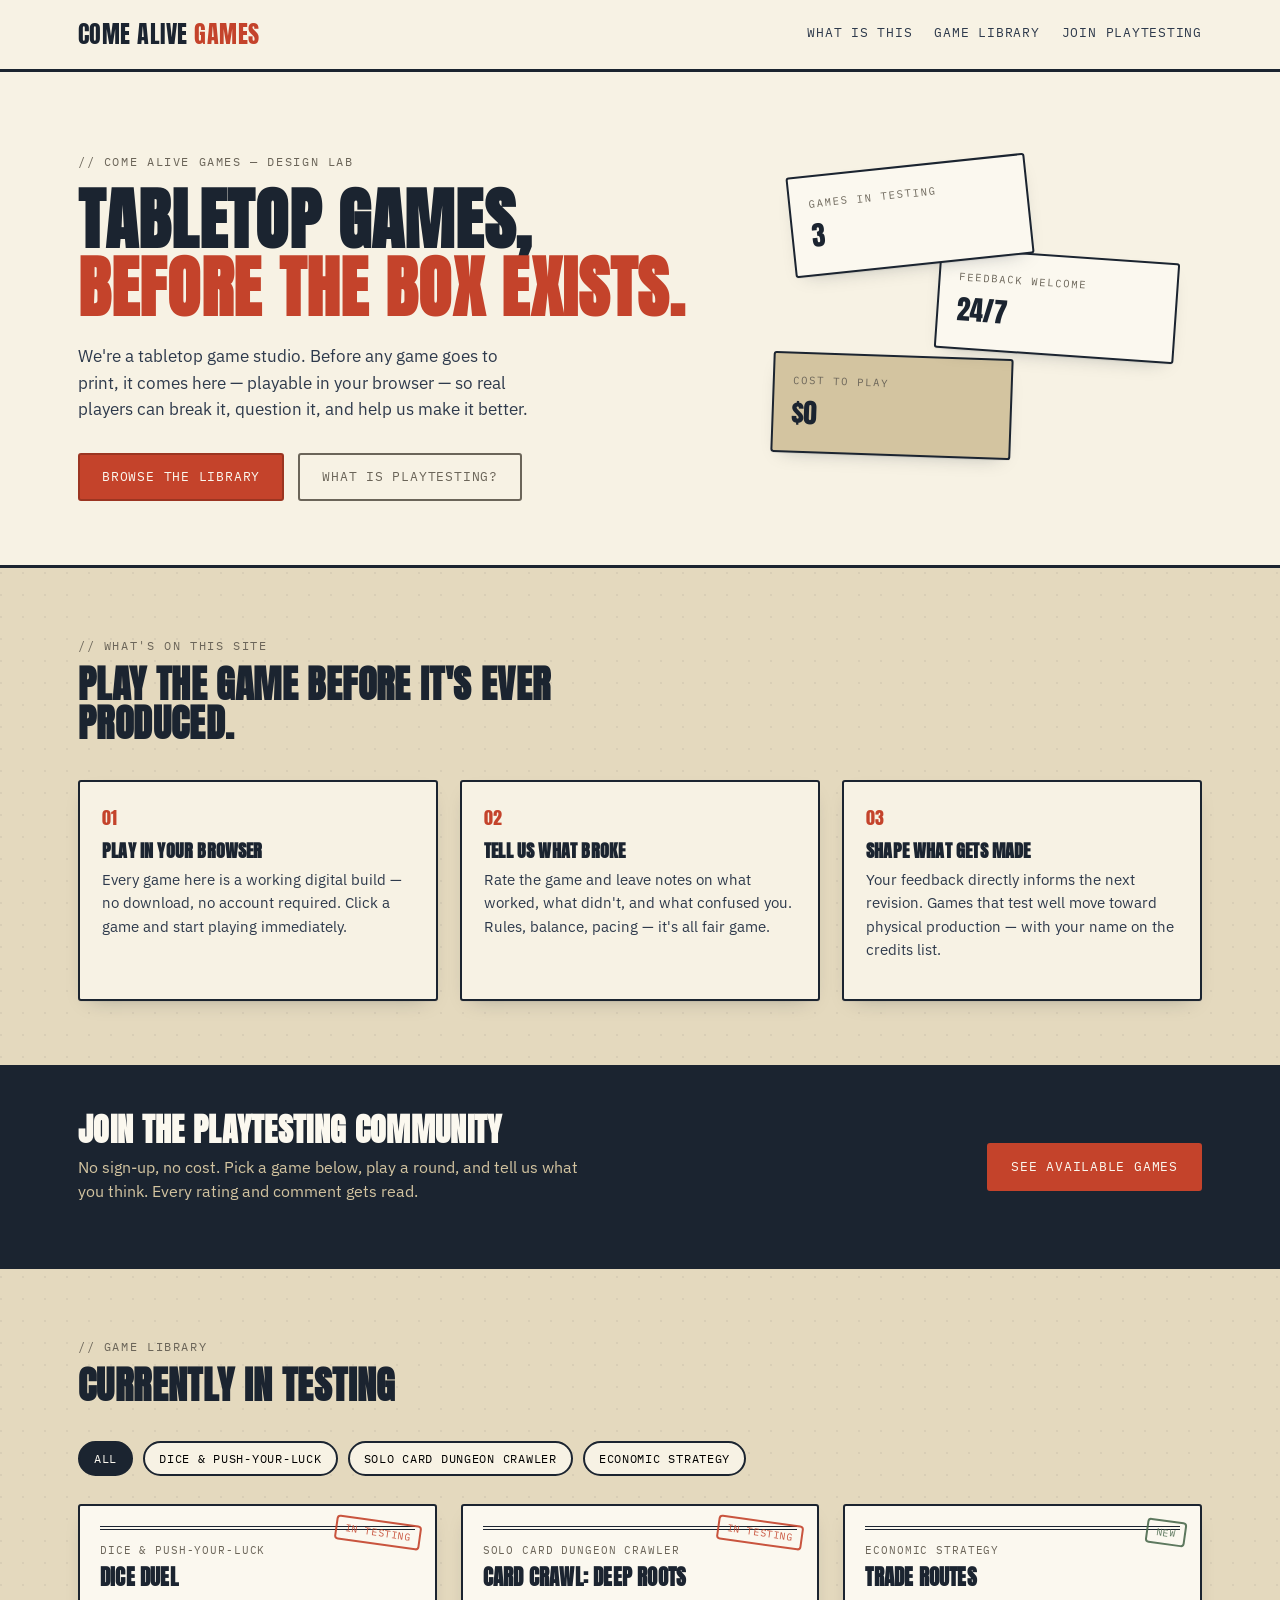
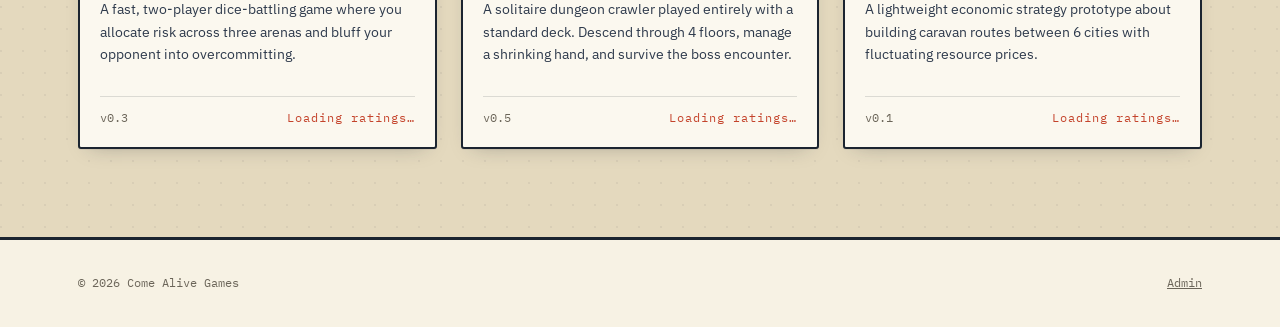
==== index.html @ 92a31e5f "Initial Website Code for Testing Claude's foundational code given for the purpose of testing the web" ====
<!doctype html>
<html lang="en">
<head>
<meta charset="utf-8">
<title>Come Alive Games — Playtest Library</title>
<meta name="description" content="Playtest unreleased tabletop games from Come Alive Games. Play in your browser, rate, and help shape what gets made.">
<meta name="viewport" content="width=device-width, initial-scale=1">
<link rel="preconnect" href="https://fonts.googleapis.com">
<link href="https://fonts.googleapis.com/css2?family=Anton&family=IBM+Plex+Mono:wght@400;700&family=IBM+Plex+Sans:wght@400;500;600&display=swap" rel="stylesheet">
<link rel="stylesheet" href="assets/css/style.css">
</head>
<body>

<header class="site-header">
  <div class="wrap">
    <a class="brand" href="index.html">
      <span class="brand-mark">COME ALIVE <span class="accent">GAMES</span></span>
    </a>
    <nav class="site-nav">
      <a href="#offer">What is this</a>
      <a href="#library">Game library</a>
      <a href="#join">Join playtesting</a>
    </nav>
  </div>
</header>

<section class="hero">
  <div class="wrap hero-grid">
    <div>
      <span class="eyebrow">// Come Alive Games — Design Lab</span>
      <h1>Tabletop games,<span class="line2">before the box exists.</span></h1>
      <p class="lede">We're a tabletop game studio. Before any game goes to print, it comes here — playable in your browser — so real players can break it, question it, and help us make it better.</p>
      <div class="hero-cta">
        <a href="#library" class="btn btn-primary">Browse the library</a>
        <a href="#offer" class="btn btn-ghost">What is playtesting?</a>
      </div>
    </div>
    <div class="card-stack" aria-hidden="true">
      <div class="stat-card c1"><div class="k">Games in testing</div><div class="v" id="statGames">3</div></div>
      <div class="stat-card c2"><div class="k">Feedback welcome</div><div class="v">24/7</div></div>
      <div class="stat-card c3"><div class="k">Cost to play</div><div class="v">$0</div></div>
    </div>
  </div>
</section>

<section class="section" id="offer">
  <div class="wrap">
    <div class="section-head">
      <span class="eyebrow">// What's on this site</span>
      <h2>Play the game before it's ever produced.</h2>
    </div>
    <div class="offer-grid">
      <div class="offer-card">
        <div class="num">01</div>
        <h3>Play in your browser</h3>
        <p>Every game here is a working digital build — no download, no account required. Click a game and start playing immediately.</p>
      </div>
      <div class="offer-card">
        <div class="num">02</div>
        <h3>Tell us what broke</h3>
        <p>Rate the game and leave notes on what worked, what didn't, and what confused you. Rules, balance, pacing — it's all fair game.</p>
      </div>
      <div class="offer-card">
        <div class="num">03</div>
        <h3>Shape what gets made</h3>
        <p>Your feedback directly informs the next revision. Games that test well move toward physical production — with your name on the credits list.</p>
      </div>
    </div>
  </div>
</section>

<div class="cta-band" id="join">
  <div class="wrap">
    <div>
      <h2>Join the playtesting community</h2>
      <p>No sign-up, no cost. Pick a game below, play a round, and tell us what you think. Every rating and comment gets read.</p>
    </div>
    <a href="#library" class="btn btn-primary">See available games</a>
  </div>
</div>

<section class="section" id="library">
  <div class="wrap">
    <div class="section-head">
      <span class="eyebrow">// Game Library</span>
      <h2>Currently in testing</h2>
    </div>
    <div class="library-controls" id="categoryFilters" role="group" aria-label="Filter by category"></div>
    <div class="game-grid" id="gameGrid">
      <p class="empty-state">Loading games…</p>
    </div>
  </div>
</section>

<footer class="site-footer">
  <div class="wrap">
    <span>© <span id="year"></span> Come Alive Games</span>
    <span><a href="admin.html">Admin</a></span>
  </div>
</footer>

<script src="assets/js/main.js"></script>
<script>document.getElementById("year").textContent = new Date().getFullYear();</script>
</body>
</html>
---- assets/css/style.css ----
/* =========================================================
   COME ALIVE GAMES — design tokens
   Direction: designer's workshop / physical playtest kit —
   kraft paper, index cards, scoring sheets, rubber stamps.
   ========================================================= */

:root {
  /* color */
  --ink: #1B2430;
  --ink-soft: #2E3A4C;
  --kraft: #E4D9BE;
  --kraft-dark: #D3C4A0;
  --paper: #F7F2E4;
  --chalk: #FBF8EF;
  --red: #C4432B;
  --red-dark: #9B3521;
  --green: #4C6B4F;
  --pencil: #6B6559;
  --line: rgba(27, 36, 48, 0.14);

  /* type */
  --display: "Anton", "Archivo Narrow", sans-serif;
  --body: "IBM Plex Sans", system-ui, sans-serif;
  --mono: "IBM Plex Mono", "SFMono-Regular", monospace;

  /* layout */
  --max: 1180px;
  --radius: 3px;
  --shadow-card: 0 1px 0 rgba(27,36,48,0.05), 0 8px 20px -12px rgba(27,36,48,0.35);
}

@media (prefers-reduced-motion: reduce) {
  * { animation-duration: 0.001ms !important; animation-iteration-count: 1 !important; transition-duration: 0.001ms !important; }
}

* { box-sizing: border-box; }
html { scroll-behavior: smooth; }

body {
  margin: 0;
  background: var(--kraft);
  background-image:
    radial-gradient(circle at 1px 1px, rgba(27,36,48,0.06) 1px, transparent 0);
  background-size: 22px 22px;
  color: var(--ink);
  font-family: var(--body);
  line-height: 1.55;
  -webkit-font-smoothing: antialiased;
}

a { color: inherit; }
img { max-width: 100%; display: block; }

.wrap { max-width: var(--max); margin: 0 auto; padding: 0 28px; }

/* focus visibility */
a:focus-visible, button:focus-visible, input:focus-visible, textarea:focus-visible, select:focus-visible {
  outline: 3px solid var(--red);
  outline-offset: 2px;
}

/* ---------- eyebrow / labels ---------- */
.eyebrow {
  font-family: var(--mono);
  text-transform: uppercase;
  letter-spacing: 0.14em;
  font-size: 0.72rem;
  color: var(--pencil);
}

h1, h2, h3 {
  font-family: var(--display);
  text-transform: uppercase;
  letter-spacing: 0.01em;
  line-height: 1.02;
  margin: 0;
  color: var(--ink);
}

/* ---------- header / nav ---------- */
.site-header {
  border-bottom: 3px solid var(--ink);
  background: var(--paper);
  position: sticky;
  top: 0;
  z-index: 40;
}
.site-header .wrap {
  display: flex;
  align-items: center;
  justify-content: space-between;
  padding-top: 16px;
  padding-bottom: 16px;
}
.brand {
  display: flex;
  align-items: baseline;
  gap: 10px;
  text-decoration: none;
}
.brand-mark {
  font-family: var(--display);
  font-size: 1.5rem;
  letter-spacing: 0.02em;
}
.brand-mark .accent { color: var(--red); }
.brand-tag {
  font-family: var(--mono);
  font-size: 0.68rem;
  color: var(--pencil);
  letter-spacing: 0.08em;
  text-transform: uppercase;
}
.site-nav { display: flex; gap: 22px; align-items: center; }
.site-nav a {
  font-family: var(--mono);
  font-size: 0.8rem;
  text-transform: uppercase;
  letter-spacing: 0.06em;
  text-decoration: none;
  color: var(--ink-soft);
  border-bottom: 2px solid transparent;
  padding-bottom: 2px;
}
.site-nav a:hover { border-color: var(--red); color: var(--ink); }

/* ---------- buttons ---------- */
.btn {
  display: inline-flex;
  align-items: center;
  gap: 8px;
  font-family: var(--mono);
  text-transform: uppercase;
  letter-spacing: 0.06em;
  font-size: 0.82rem;
  padding: 12px 22px;
  border: 2px solid var(--ink);
  border-radius: var(--radius);
  text-decoration: none;
  cursor: pointer;
  background: transparent;
  color: var(--ink);
  transition: transform 0.12s ease, box-shadow 0.12s ease;
}
.btn:hover { transform: translate(-1px, -1px); box-shadow: 3px 3px 0 var(--ink); }
.btn-primary { background: var(--red); border-color: var(--red-dark); color: var(--chalk); }
.btn-primary:hover { box-shadow: 3px 3px 0 var(--red-dark); }
.btn-ghost { border-color: var(--pencil); color: var(--pencil); }
.btn-small { padding: 7px 12px; font-size: 0.72rem; }

/* ---------- hero ---------- */
.hero {
  padding: 76px 0 64px;
  border-bottom: 3px solid var(--ink);
  background: var(--paper);
  position: relative;
  overflow: hidden;
}
.hero .wrap { position: relative; z-index: 2; }
.hero-grid {
  display: grid;
  grid-template-columns: 1.15fr 0.85fr;
  gap: 48px;
  align-items: center;
}
.hero h1 {
  font-size: clamp(2.6rem, 5.2vw, 4.4rem);
  margin: 14px 0 20px;
}
.hero h1 .line2 { color: var(--red); display: block; }
.hero p.lede {
  font-size: 1.08rem;
  max-width: 46ch;
  color: var(--ink-soft);
}
.hero-cta { margin-top: 30px; display: flex; gap: 14px; flex-wrap: wrap; }

/* signature: stacked "index card" illustration in hero */
.card-stack { position: relative; height: 320px; }
.stat-card {
  position: absolute;
  width: 240px;
  background: var(--chalk);
  border: 2px solid var(--ink);
  border-radius: var(--radius);
  padding: 18px 18px 16px;
  box-shadow: var(--shadow-card);
  font-family: var(--mono);
}
.stat-card .k { font-size: 0.66rem; text-transform: uppercase; letter-spacing: 0.1em; color: var(--pencil); }
.stat-card .v { font-family: var(--display); font-size: 1.7rem; margin-top: 4px; }
.stat-card.c1 { top: 0; left: 10%; transform: rotate(-6deg); z-index: 3; }
.stat-card.c2 { top: 90px; left: 42%; transform: rotate(4deg); z-index: 2; }
.stat-card.c3 { top: 190px; left: 6%; transform: rotate(2deg); z-index: 1; background: var(--kraft-dark); }

/* ---------- about / offer section ---------- */
.section { padding: 64px 0; }
.section-head { max-width: 62ch; margin-bottom: 36px; }
.section-head h2 { font-size: clamp(1.7rem, 3vw, 2.4rem); margin-top: 8px; }

.offer-grid {
  display: grid;
  grid-template-columns: repeat(3, 1fr);
  gap: 22px;
}
.offer-card {
  background: var(--paper);
  border: 2px solid var(--ink);
  border-radius: var(--radius);
  padding: 22px;
  box-shadow: var(--shadow-card);
}
.offer-card .num {
  font-family: var(--display);
  color: var(--red);
  font-size: 1.1rem;
}
.offer-card h3 { font-size: 1.15rem; margin-top: 10px; }
.offer-card p { color: var(--ink-soft); font-size: 0.95rem; margin-top: 8px; }

/* ---------- CTA banner ---------- */
.cta-band {
  background: var(--ink);
  color: var(--chalk);
  padding: 46px 0;
  border-top: 3px solid var(--ink);
  border-bottom: 3px solid var(--ink);
}
.cta-band .wrap { display: flex; align-items: center; justify-content: space-between; gap: 24px; flex-wrap: wrap; }
.cta-band h2 { color: var(--chalk); font-size: clamp(1.5rem, 3vw, 2rem); }
.cta-band p { color: var(--kraft-dark); margin-top: 8px; max-width: 50ch; }
.cta-band .btn-primary { border-color: var(--red); }

/* ---------- library ---------- */
.library-controls {
  display: flex;
  gap: 10px;
  flex-wrap: wrap;
  margin-bottom: 28px;
}
.chip {
  font-family: var(--mono);
  font-size: 0.76rem;
  text-transform: uppercase;
  letter-spacing: 0.06em;
  padding: 8px 14px;
  border: 2px solid var(--ink);
  border-radius: 999px;
  background: var(--paper);
  cursor: pointer;
}
.chip[aria-pressed="true"] { background: var(--ink); color: var(--chalk); }

.game-grid {
  display: grid;
  grid-template-columns: repeat(auto-fill, minmax(280px, 1fr));
  gap: 24px;
}

/* signature: index-card game tile with stamp */
.game-card {
  position: relative;
  background: var(--chalk);
  border: 2px solid var(--ink);
  border-radius: var(--radius);
  padding: 20px;
  text-decoration: none;
  color: var(--ink);
  box-shadow: var(--shadow-card);
  transition: transform 0.14s ease, box-shadow 0.14s ease;
  display: flex;
  flex-direction: column;
  min-height: 230px;
}
.game-card:hover { transform: translateY(-3px); box-shadow: 5px 6px 0 var(--ink); }
.game-card .rule-top {
  border-top: 4px double var(--ink);
  order: -1;
  margin-bottom: 12px;
}
.game-card .category {
  font-family: var(--mono);
  font-size: 0.68rem;
  text-transform: uppercase;
  letter-spacing: 0.08em;
  color: var(--pencil);
}
.game-card h3 { font-size: 1.3rem; margin-top: 8px; }
.game-card .desc { font-size: 0.9rem; color: var(--ink-soft); margin-top: 10px; flex: 1; }
.game-card .meta-row {
  display: flex;
  align-items: center;
  justify-content: space-between;
  margin-top: 16px;
  font-family: var(--mono);
  font-size: 0.75rem;
  color: var(--pencil);
  border-top: 1px solid var(--line);
  padding-top: 12px;
}
.stars { color: var(--red); letter-spacing: 1px; }
.stamp {
  position: absolute;
  top: 14px;
  right: 14px;
  transform: rotate(8deg);
  font-family: var(--mono);
  font-size: 0.62rem;
  text-transform: uppercase;
  letter-spacing: 0.06em;
  border: 2px solid var(--red);
  color: var(--red);
  padding: 3px 8px;
  border-radius: 4px;
  opacity: 0.9;
}
.stamp.closed { color: var(--pencil); border-color: var(--pencil); }
.stamp.new { color: var(--green); border-color: var(--green); }

/* ---------- footer ---------- */
.site-footer {
  border-top: 3px solid var(--ink);
  background: var(--paper);
  padding: 34px 0;
  margin-top: 24px;
}
.site-footer .wrap {
  display: flex;
  justify-content: space-between;
  align-items: center;
  flex-wrap: wrap;
  gap: 12px;
  font-family: var(--mono);
  font-size: 0.75rem;
  color: var(--pencil);
}

/* ---------- game page ---------- */
.game-header { background: var(--paper); border-bottom: 3px solid var(--ink); padding: 40px 0 30px; }
.breadcrumb { font-family: var(--mono); font-size: 0.75rem; color: var(--pencil); text-decoration: none; }
.game-title-row { display: flex; align-items: flex-end; justify-content: space-between; gap: 20px; flex-wrap: wrap; margin-top: 12px; }
.game-title-row h1 { font-size: clamp(2rem, 4vw, 3rem); }
.badge-row { display: flex; gap: 10px; flex-wrap: wrap; margin-top: 10px; }
.badge {
  font-family: var(--mono);
  font-size: 0.7rem;
  text-transform: uppercase;
  letter-spacing: 0.06em;
  border: 2px solid var(--ink);
  padding: 4px 10px;
  border-radius: 999px;
  background: var(--chalk);
}

.game-frame-wrap {
  border: 3px solid var(--ink);
  border-radius: var(--radius);
  background: #fff;
  box-shadow: var(--shadow-card);
  overflow: hidden;
  margin: 30px 0;
}
.game-frame-toolbar {
  background: var(--ink);
  color: var(--chalk);
  font-family: var(--mono);
  font-size: 0.72rem;
  padding: 8px 14px;
  display: flex;
  justify-content: space-between;
  align-items: center;
}
.game-frame-toolbar a { color: var(--kraft-dark); text-decoration: none; }
#gameFrame { width: 100%; height: 720px; border: 0; display: block; background: #fff; }

.two-col { display: grid; grid-template-columns: 1.4fr 1fr; gap: 40px; align-items: start; }
.info-block { margin-bottom: 28px; }
.info-block h2 { font-size: 1.15rem; margin-bottom: 10px; }
.info-block .card {
  background: var(--paper);
  border: 2px solid var(--ink);
  border-radius: var(--radius);
  padding: 18px;
}
.known-issues li { margin-bottom: 6px; }

.rating-summary {
  background: var(--paper);
  border: 2px solid var(--ink);
  border-radius: var(--radius);
  padding: 20px;
  text-align: center;
  margin-bottom: 24px;
}
.rating-summary .big { font-family: var(--display); font-size: 2.6rem; color: var(--red); }
.rating-summary .stars-big { font-size: 1.2rem; color: var(--red); }
.rating-summary .count { font-family: var(--mono); font-size: 0.75rem; color: var(--pencil); margin-top: 4px; }

form.feedback-form { background: var(--chalk); border: 2px solid var(--ink); border-radius: var(--radius); padding: 20px; }
form.feedback-form label { display: block; font-family: var(--mono); font-size: 0.72rem; text-transform: uppercase; letter-spacing: 0.06em; margin-top: 14px; margin-bottom: 6px; color: var(--pencil); }
form.feedback-form input[type="text"],
form.feedback-form textarea {
  width: 100%;
  border: 2px solid var(--ink);
  border-radius: var(--radius);
  padding: 10px 12px;
  font-family: var(--body);
  font-size: 0.92rem;
  background: #fff;
}
form.feedback-form textarea { min-height: 100px; resize: vertical; }
.star-picker { display: flex; gap: 6px; font-size: 1.6rem; }
.star-picker button { background: none; border: none; cursor: pointer; color: var(--kraft-dark); padding: 0; line-height: 1; }
.star-picker button.active { color: var(--red); }
.form-msg { font-family: var(--mono); font-size: 0.78rem; margin-top: 10px; }
.form-msg.ok { color: var(--green); }
.form-msg.err { color: var(--red); }

.comments { margin-top: 18px; display: flex; flex-direction: column; gap: 14px; }
.comment {
  background: var(--chalk);
  border: 2px solid var(--ink);
  border-radius: var(--radius);
  padding: 14px 16px;
}
.comment .top-row { display: flex; justify-content: space-between; align-items: center; }
.comment .name { font-family: var(--mono); font-weight: 700; font-size: 0.85rem; }
.comment .stars { font-size: 0.85rem; }
.comment .date { font-family: var(--mono); font-size: 0.68rem; color: var(--pencil); }
.comment p { margin: 8px 0 0; font-size: 0.92rem; }
.comment .admin-remove { margin-top: 8px; }
.empty-state { font-family: var(--mono); color: var(--pencil); font-size: 0.85rem; }

/* ---------- admin ---------- */
.admin-gate { max-width: 420px; margin: 90px auto; text-align: center; }
.admin-table { width: 100%; border-collapse: collapse; margin-top: 20px; }
.admin-table th, .admin-table td { border: 1px solid var(--line); padding: 10px; text-align: left; font-size: 0.85rem; vertical-align: top; }
.admin-table th { font-family: var(--mono); text-transform: uppercase; font-size: 0.7rem; background: var(--paper); }

/* ---------- responsive ---------- */
@media (max-width: 900px) {
  .hero-grid { grid-template-columns: 1fr; }
  .card-stack { height: 220px; margin-top: 20px; }
  .offer-grid { grid-template-columns: 1fr; }
  .two-col { grid-template-columns: 1fr; }
  #gameFrame { height: 520px; }
  .site-nav { display: none; }
}
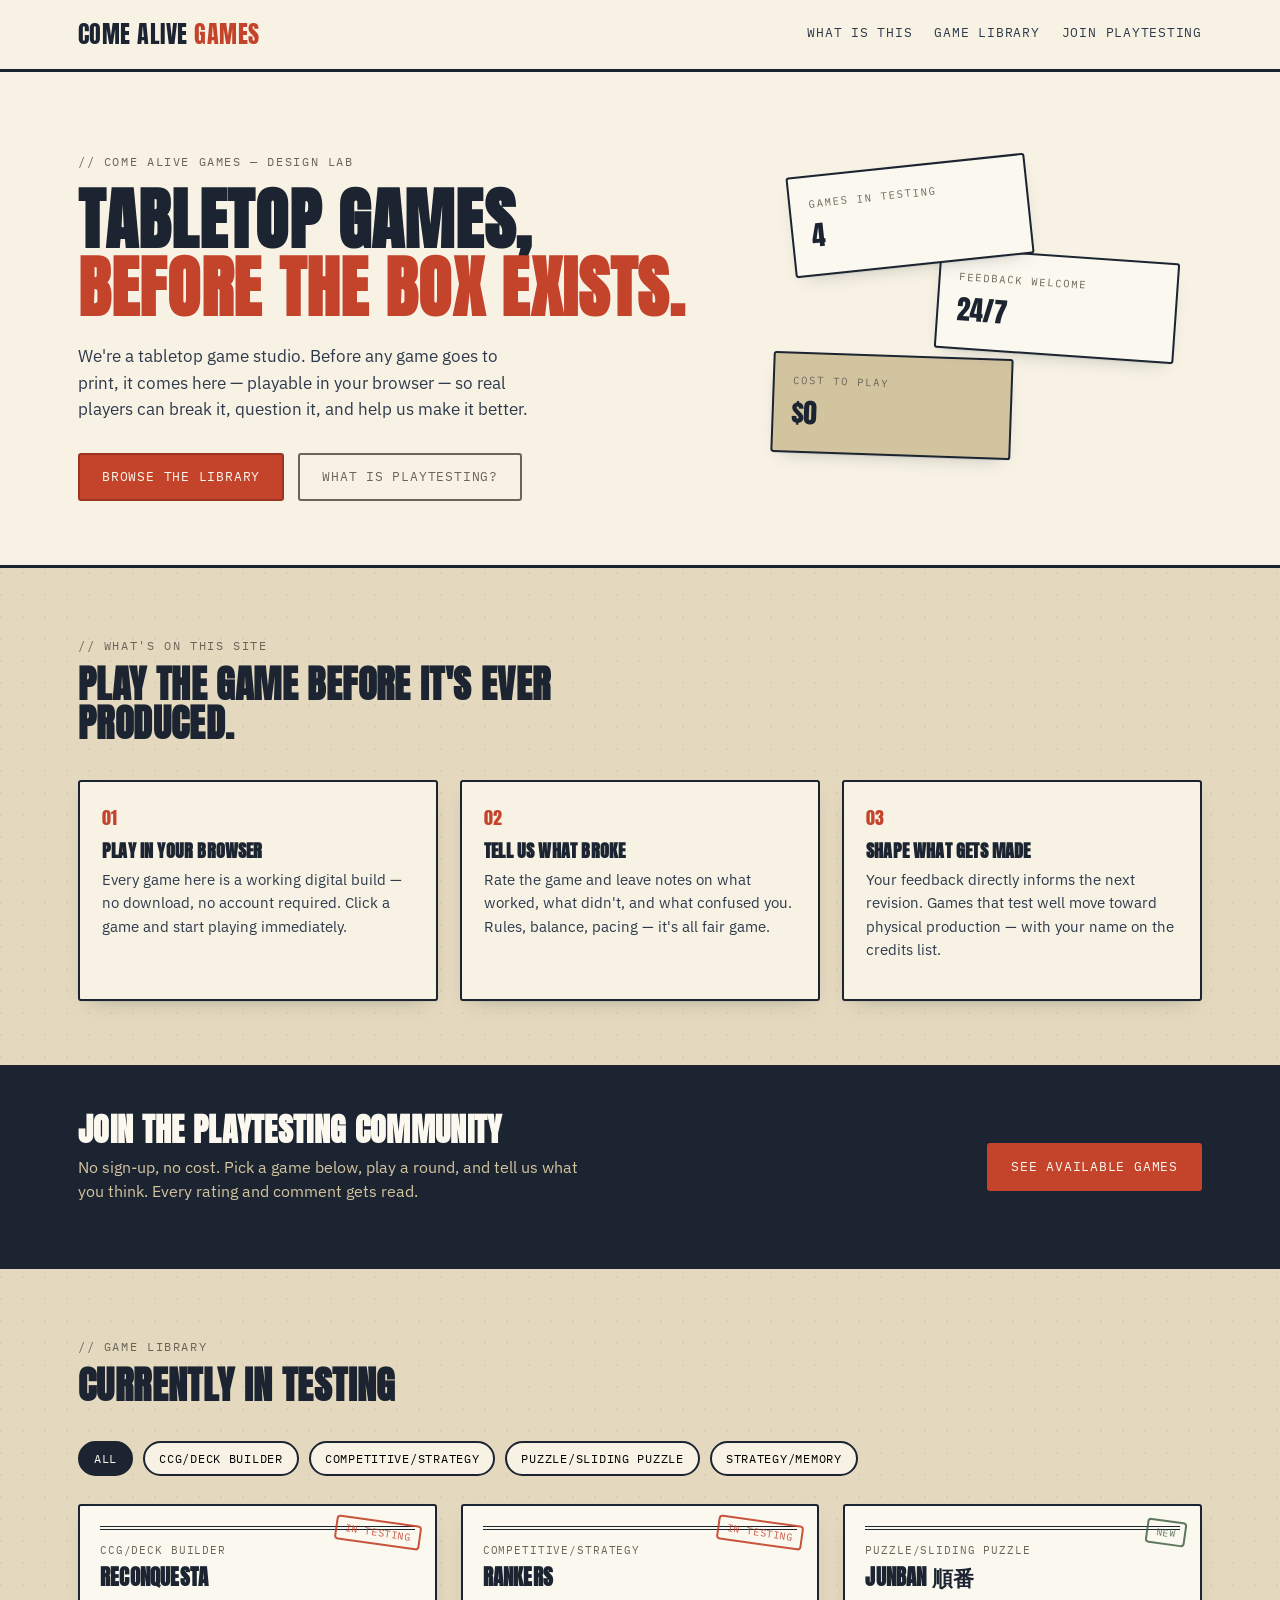
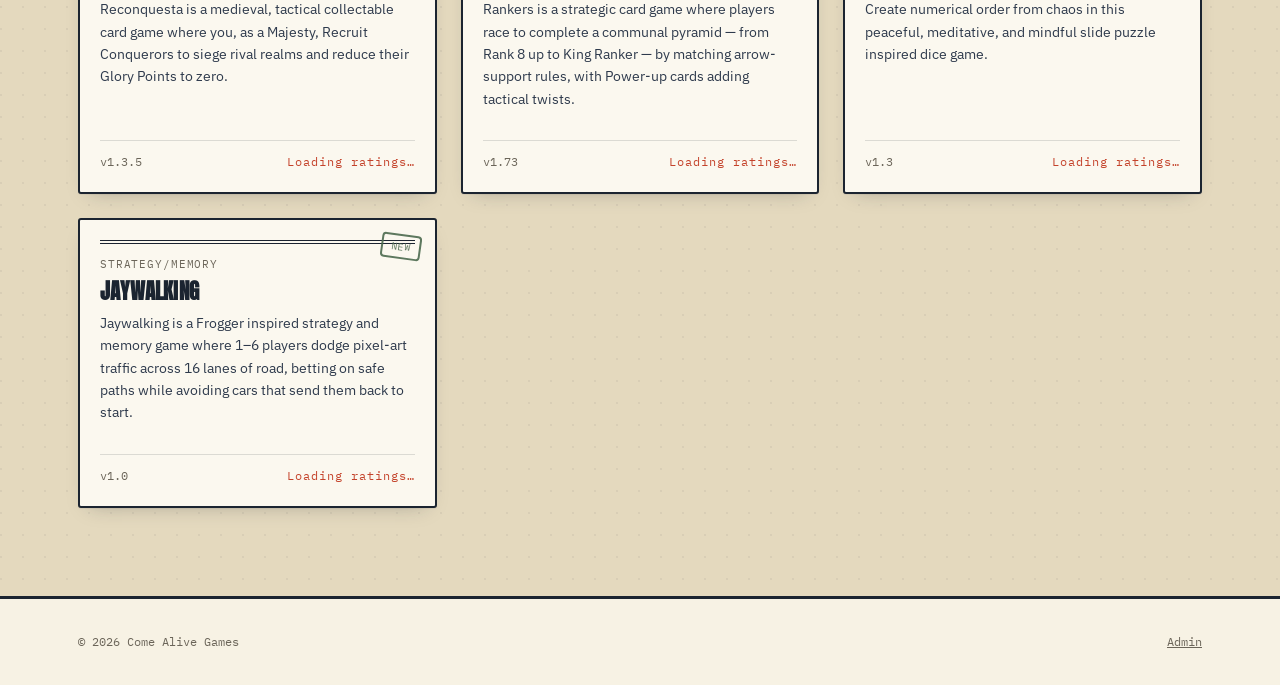
==== commit 6ff5a4a2: "Update index.html Adding Google Analytic Tracking" ====
--- a/index.html
+++ b/index.html
@@ -2,6 +2,15 @@
 <html lang="en">
 <head>
 <meta charset="utf-8">
+<!-- Google tag (gtag.js) -->
+<script async src="https://www.googletagmanager.com/gtag/js?id=G-L9KY6QZP72"></script>
+<script>
+  window.dataLayer = window.dataLayer || [];
+  function gtag(){dataLayer.push(arguments);}
+  gtag('js', new Date());
+
+  gtag('config', 'G-L9KY6QZP72');
+</script>
 <title>Come Alive Games — Playtest Library</title>
 <meta name="description" content="Playtest unreleased tabletop games from Come Alive Games. Play in your browser, rate, and help shape what gets made.">
 <meta name="viewport" content="width=device-width, initial-scale=1">
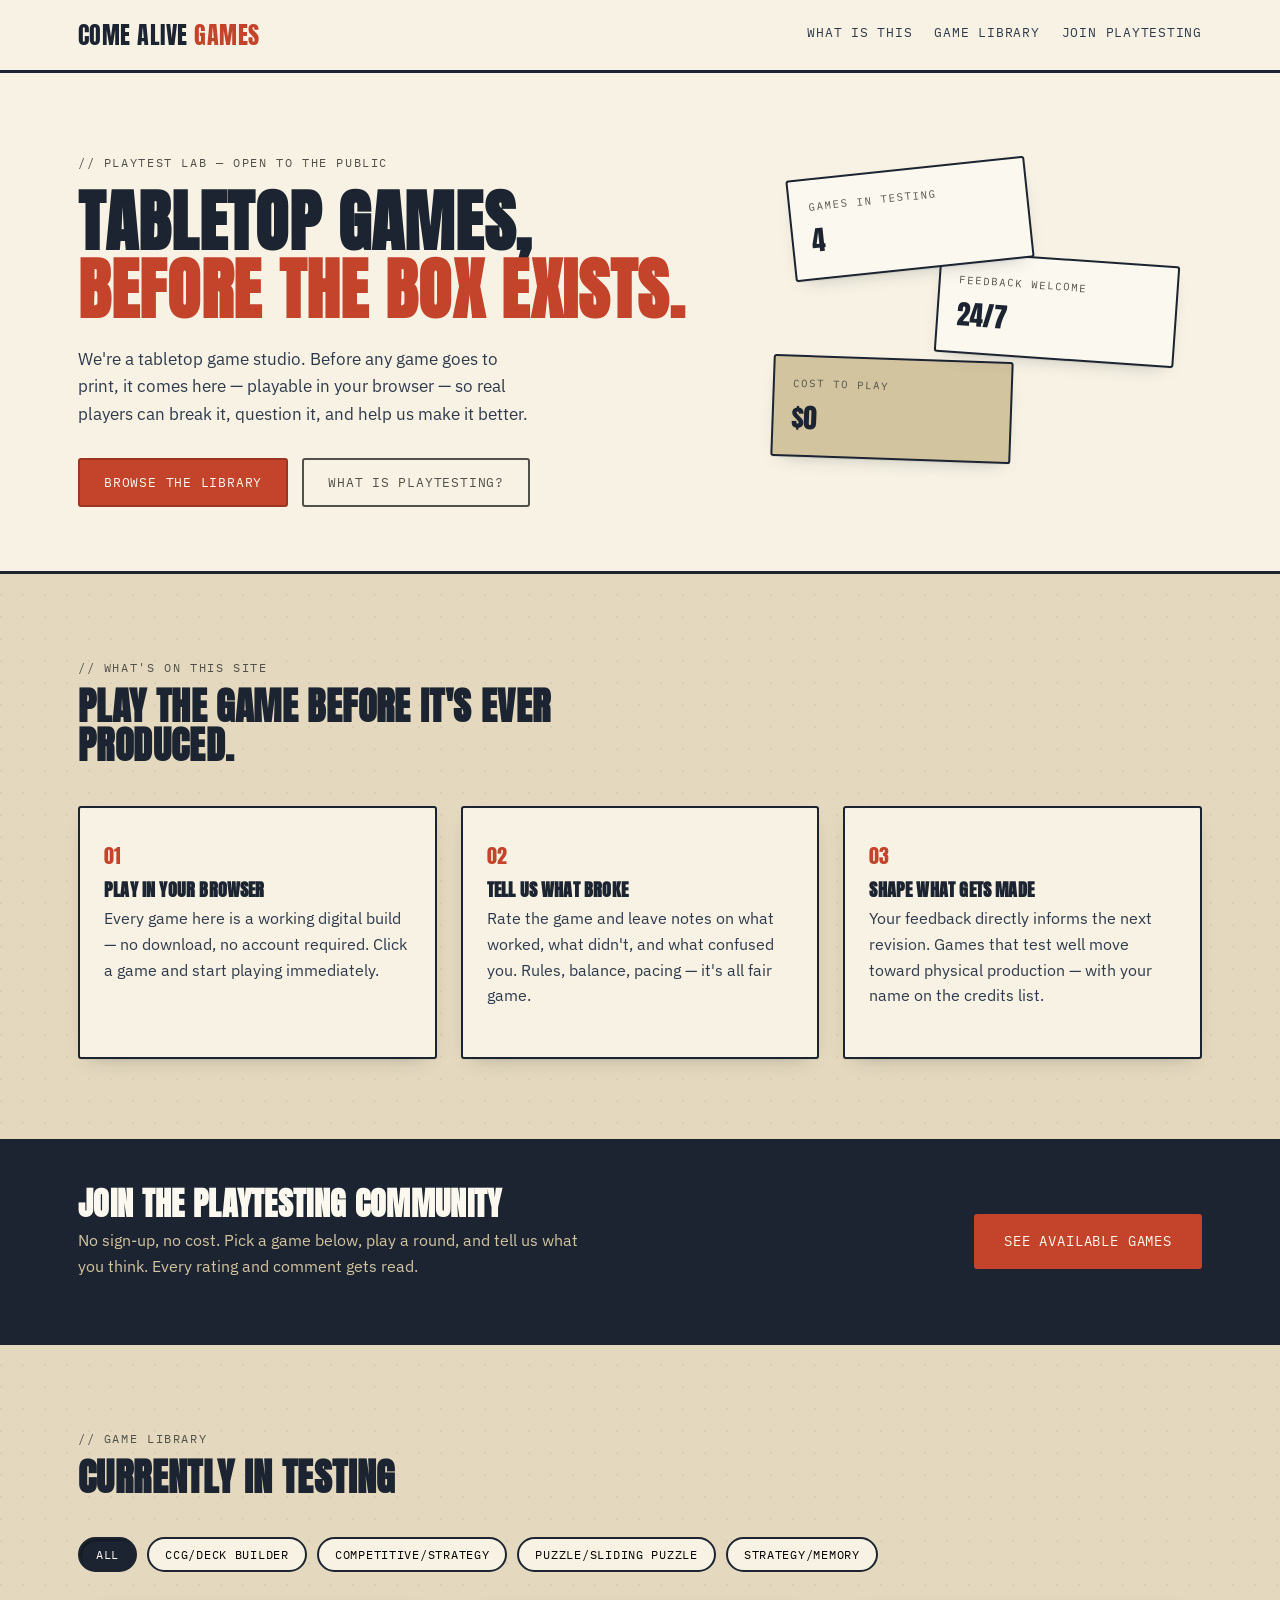
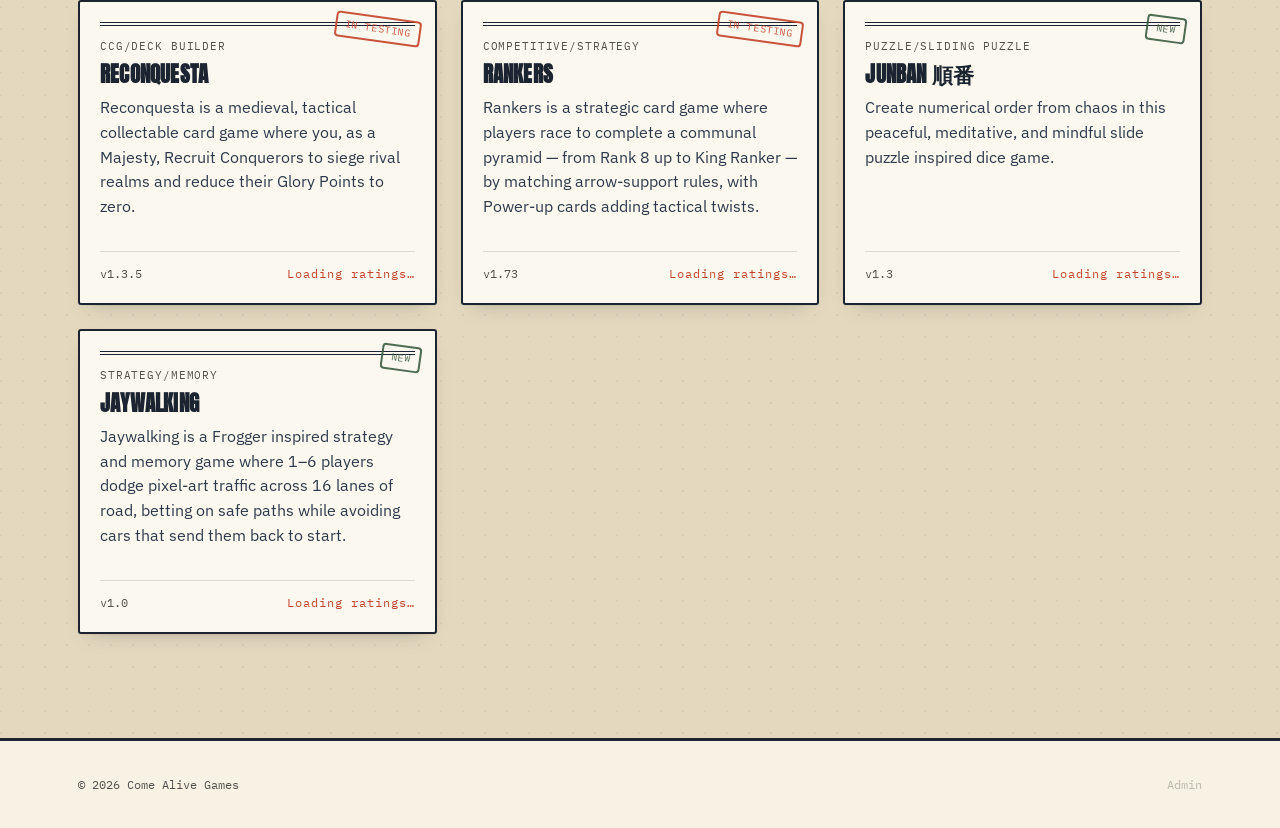
==== commit 0812842b: "Updating the UI and UX of the website." ====
--- a/index.html
+++ b/index.html
@@ -36,7 +36,7 @@
 <section class="hero">
   <div class="wrap hero-grid">
     <div>
-      <span class="eyebrow">// Come Alive Games — Design Lab</span>
+      <span class="eyebrow">// Playtest Lab — Open to the public</span>
       <h1>Tabletop games,<span class="line2">before the box exists.</span></h1>
       <p class="lede">We're a tabletop game studio. Before any game goes to print, it comes here — playable in your browser — so real players can break it, question it, and help us make it better.</p>
       <div class="hero-cta">
@@ -96,7 +96,10 @@
     </div>
     <div class="library-controls" id="categoryFilters" role="group" aria-label="Filter by category"></div>
     <div class="game-grid" id="gameGrid">
-      <p class="empty-state">Loading games…</p>
+      <!-- Skeleton cards shown while games.json loads — replaced by JS — Principle: Loading states -->
+      <div class="game-card-skeleton" aria-hidden="true"></div>
+      <div class="game-card-skeleton" aria-hidden="true"></div>
+      <div class="game-card-skeleton" aria-hidden="true"></div>
     </div>
   </div>
 </section>
@@ -111,4 +114,4 @@
 <script src="assets/js/main.js"></script>
 <script>document.getElementById("year").textContent = new Date().getFullYear();</script>
 </body>
-</html>
+</html>
--- a/assets/css/style.css
+++ b/assets/css/style.css
@@ -14,8 +14,8 @@
   --chalk: #FBF8EF;
   --red: #C4432B;
   --red-dark: #9B3521;
-  --green: #4C6B4F;
-  --pencil: #6B6559;
+  --green: #3D5C40;        /* darkened slightly for WCAG AA on light bg */
+  --pencil: #52504A;       /* darkened from #6B6559 — improves contrast on kraft */
   --line: rgba(27, 36, 48, 0.14);
 
   /* type */
@@ -23,10 +23,23 @@
   --body: "IBM Plex Sans", system-ui, sans-serif;
   --mono: "IBM Plex Mono", "SFMono-Regular", monospace;
 
-  /* layout */
+  /* layout — 8pt spacing scale */
+  --space-1: 8px;
+  --space-2: 16px;
+  --space-3: 24px;
+  --space-4: 32px;
+  --space-5: 40px;
+  --space-6: 48px;
+  --space-8: 64px;
+  --space-10: 80px;
   --max: 1180px;
   --radius: 3px;
   --shadow-card: 0 1px 0 rgba(27,36,48,0.05), 0 8px 20px -12px rgba(27,36,48,0.35);
+  --shadow-card-hover: 5px 6px 0 var(--ink);
+
+  /* transitions */
+  --t-fast: 0.12s ease;
+  --t-base: 0.18s ease;
 }
 
 @media (prefers-reduced-motion: reduce) {
@@ -44,8 +57,10 @@
   background-size: 22px 22px;
   color: var(--ink);
   font-family: var(--body);
-  line-height: 1.55;
+  font-size: 1rem;          /* explicit base — prevents browser default variance */
+  line-height: 1.6;         /* raised from 1.55 for readability — Principle: Typography legibility */
   -webkit-font-smoothing: antialiased;
+  -moz-osx-font-smoothing: grayscale;
 }
 
 a { color: inherit; }
@@ -123,6 +138,8 @@
   padding-bottom: 2px;
 }
 .site-nav a:hover { border-color: var(--red); color: var(--ink); }
+/* Active section indicator set by scroll-spy in main.js — Principle: Visual hierarchy */
+.site-nav a.nav-active { border-color: var(--red); color: var(--ink); font-weight: 700; }
 
 /* ---------- buttons ---------- */
 .btn {
@@ -133,20 +150,29 @@
   text-transform: uppercase;
   letter-spacing: 0.06em;
   font-size: 0.82rem;
-  padding: 12px 22px;
+  padding: 12px 24px;       /* widened slightly — Principle: Buttons ~2× width:height */
   border: 2px solid var(--ink);
   border-radius: var(--radius);
   text-decoration: none;
   cursor: pointer;
   background: transparent;
   color: var(--ink);
-  transition: transform 0.12s ease, box-shadow 0.12s ease;
-}
-.btn:hover { transform: translate(-1px, -1px); box-shadow: 3px 3px 0 var(--ink); }
+  transition: transform var(--t-fast), box-shadow var(--t-fast), background var(--t-fast);
+  user-select: none;
+}
+/* hover — lift + shadow — Principle: Interaction feedback */
+.btn:hover { transform: translate(-1px, -2px); box-shadow: 3px 4px 0 var(--ink); }
+/* active/pressed — pushes back down — Principle: Interaction feedback on all states */
+.btn:active { transform: translate(1px, 1px); box-shadow: none; }
+
 .btn-primary { background: var(--red); border-color: var(--red-dark); color: var(--chalk); }
-.btn-primary:hover { box-shadow: 3px 3px 0 var(--red-dark); }
+.btn-primary:hover { box-shadow: 3px 4px 0 var(--red-dark); }
+.btn-primary:active { background: var(--red-dark); }
+
 .btn-ghost { border-color: var(--pencil); color: var(--pencil); }
-.btn-small { padding: 7px 12px; font-size: 0.72rem; }
+.btn-ghost:hover { border-color: var(--ink); color: var(--ink); box-shadow: 3px 4px 0 var(--ink); }
+
+.btn-small { padding: 7px 14px; font-size: 0.72rem; }
 
 /* ---------- hero ---------- */
 .hero {
@@ -194,29 +220,34 @@
 .stat-card.c3 { top: 190px; left: 6%; transform: rotate(2deg); z-index: 1; background: var(--kraft-dark); }
 
 /* ---------- about / offer section ---------- */
-.section { padding: 64px 0; }
-.section-head { max-width: 62ch; margin-bottom: 36px; }
-.section-head h2 { font-size: clamp(1.7rem, 3vw, 2.4rem); margin-top: 8px; }
+/* Consistent 8pt-grid vertical rhythm — Principle: Spacing system */
+.section { padding: var(--space-10) 0; }
+.section-head { max-width: 62ch; margin-bottom: var(--space-5); }
+.section-head h2 { font-size: clamp(1.7rem, 3vw, 2.4rem); margin-top: var(--space-1); }
 
 .offer-grid {
   display: grid;
   grid-template-columns: repeat(3, 1fr);
-  gap: 22px;
+  gap: var(--space-3);     /* 24px — on 8pt grid */
 }
 .offer-card {
   background: var(--paper);
   border: 2px solid var(--ink);
   border-radius: var(--radius);
-  padding: 22px;
+  padding: var(--space-4) var(--space-3); /* 32px 24px — more breathing room — Principle: Whitespace */
   box-shadow: var(--shadow-card);
-}
+  transition: box-shadow var(--t-base), transform var(--t-base);
+}
+/* Offer cards are informational, not links — subtle lift only — Principle: Depth and Shadows */
+.offer-card:hover { box-shadow: 3px 4px 0 var(--ink); transform: translateY(-2px); }
 .offer-card .num {
   font-family: var(--display);
   color: var(--red);
-  font-size: 1.1rem;
-}
-.offer-card h3 { font-size: 1.15rem; margin-top: 10px; }
-.offer-card p { color: var(--ink-soft); font-size: 0.95rem; margin-top: 8px; }
+  font-size: 1.25rem;      /* slightly larger — strengthens visual hierarchy */
+}
+.offer-card h3 { font-size: 1.15rem; margin-top: var(--space-1); }
+/* Raised from 0.95rem — Principle: Typography legibility (minimum 1rem body) */
+.offer-card p { color: var(--ink-soft); font-size: 1rem; margin-top: var(--space-1); line-height: 1.6; }
 
 /* ---------- CTA banner ---------- */
 .cta-band {
@@ -229,7 +260,13 @@
 .cta-band .wrap { display: flex; align-items: center; justify-content: space-between; gap: 24px; flex-wrap: wrap; }
 .cta-band h2 { color: var(--chalk); font-size: clamp(1.5rem, 3vw, 2rem); }
 .cta-band p { color: var(--kraft-dark); margin-top: 8px; max-width: 50ch; }
-.cta-band .btn-primary { border-color: var(--red); }
+/* CTA band button slightly larger — it's the page's secondary conversion point — Principle: Visual hierarchy */
+.cta-band .btn-primary {
+  border-color: var(--red);
+  padding: 14px 28px;
+  font-size: 0.88rem;
+  white-space: nowrap;
+}
 
 /* ---------- library ---------- */
 .library-controls {
@@ -243,19 +280,42 @@
   font-size: 0.76rem;
   text-transform: uppercase;
   letter-spacing: 0.06em;
-  padding: 8px 14px;
+  padding: 8px 16px;
   border: 2px solid var(--ink);
   border-radius: 999px;
   background: var(--paper);
   cursor: pointer;
-}
-.chip[aria-pressed="true"] { background: var(--ink); color: var(--chalk); }
+  transition: background var(--t-fast), color var(--t-fast), box-shadow var(--t-fast);
+}
+/* hover state was missing — Principle: Interaction feedback on all states */
+.chip:hover { background: var(--kraft-dark); }
+.chip:active { box-shadow: inset 2px 2px 0 rgba(27,36,48,0.2); }
+.chip[aria-pressed="true"] {
+  background: var(--ink);
+  color: var(--chalk);
+  box-shadow: inset 2px 2px 0 rgba(0,0,0,0.25); /* pressed appearance — Principle: Interaction feedback */
+}
 
 .game-grid {
   display: grid;
   grid-template-columns: repeat(auto-fill, minmax(280px, 1fr));
-  gap: 24px;
-}
+  gap: var(--space-3);
+}
+
+/* Entrance animation on grid load — Principle: Microinteractions that make async feel intentional */
+@keyframes cardEnter {
+  from { opacity: 0; transform: translateY(10px); }
+  to   { opacity: 1; transform: translateY(0); }
+}
+.game-card {
+  animation: cardEnter 0.28s ease both;
+}
+/* Stagger each card slightly — max 5 cards staggered, rest enter together */
+.game-card:nth-child(1) { animation-delay: 0.04s; }
+.game-card:nth-child(2) { animation-delay: 0.09s; }
+.game-card:nth-child(3) { animation-delay: 0.14s; }
+.game-card:nth-child(4) { animation-delay: 0.18s; }
+.game-card:nth-child(5) { animation-delay: 0.22s; }
 
 /* signature: index-card game tile with stamp */
 .game-card {
@@ -285,8 +345,11 @@
   letter-spacing: 0.08em;
   color: var(--pencil);
 }
-.game-card h3 { font-size: 1.3rem; margin-top: 8px; }
-.game-card .desc { font-size: 0.9rem; color: var(--ink-soft); margin-top: 10px; flex: 1; }
+.game-card h3 { font-size: 1.3rem; margin-top: var(--space-1); }
+/* Raised from 0.9rem — Principle: Typography legibility */
+.game-card .desc { font-size: 1rem; color: var(--ink-soft); margin-top: 10px; flex: 1; line-height: 1.55; }
+/* Category label warms on card hover — Principle: Microinteractions that confirm */
+.game-card:hover .category { color: var(--ink); }
 .game-card .meta-row {
   display: flex;
   align-items: center;
@@ -317,6 +380,26 @@
 .stamp.closed { color: var(--pencil); border-color: var(--pencil); }
 .stamp.new { color: var(--green); border-color: var(--green); }
 
+/* ---------- skeleton loading cards ---------- */
+@keyframes shimmer {
+  0%   { background-position: -600px 0; }
+  100% { background-position: 600px 0; }
+}
+/* Shimmer placeholder cards while games.json is fetched — Principle: Loading states */
+.game-card-skeleton {
+  min-height: 230px;
+  border: 2px solid var(--line);
+  border-radius: var(--radius);
+  background: linear-gradient(
+    90deg,
+    var(--paper) 25%,
+    var(--chalk) 50%,
+    var(--paper) 75%
+  );
+  background-size: 1200px 100%;
+  animation: shimmer 1.6s infinite linear;
+}
+
 /* ---------- footer ---------- */
 .site-footer {
   border-top: 3px solid var(--ink);
@@ -334,6 +417,13 @@
   font-size: 0.75rem;
   color: var(--pencil);
 }
+/* Admin link is intentionally subtle — not for public use — Principle: Color with purpose */
+.site-footer a[href="admin.html"] {
+  opacity: 0.35;
+  text-decoration: none;
+  transition: opacity var(--t-fast);
+}
+.site-footer a[href="admin.html"]:hover { opacity: 0.75; }
 
 /* ---------- game page ---------- */
 .game-header { background: var(--paper); border-bottom: 3px solid var(--ink); padding: 40px 0 30px; }
@@ -429,7 +519,19 @@
 .comment .date { font-family: var(--mono); font-size: 0.68rem; color: var(--pencil); }
 .comment p { margin: 8px 0 0; font-size: 0.92rem; }
 .comment .admin-remove { margin-top: 8px; }
-.empty-state { font-family: var(--mono); color: var(--pencil); font-size: 0.85rem; }
+/* Styled as intentional state, not broken text — Principle: Empty states are invitations to act */
+.empty-state {
+  font-family: var(--mono);
+  color: var(--pencil);
+  font-size: 0.85rem;
+  padding: var(--space-4) var(--space-3);
+  border: 2px dashed var(--kraft-dark);
+  border-radius: var(--radius);
+  background: var(--paper);
+  text-align: center;
+  grid-column: 1 / -1;   /* spans full grid width when inside .game-grid */
+  letter-spacing: 0.04em;
+}
 
 /* ---------- admin ---------- */
 .admin-gate { max-width: 420px; margin: 90px auto; text-align: center; }
@@ -445,4 +547,4 @@
   .two-col { grid-template-columns: 1fr; }
   #gameFrame { height: 520px; }
   .site-nav { display: none; }
-}
+}
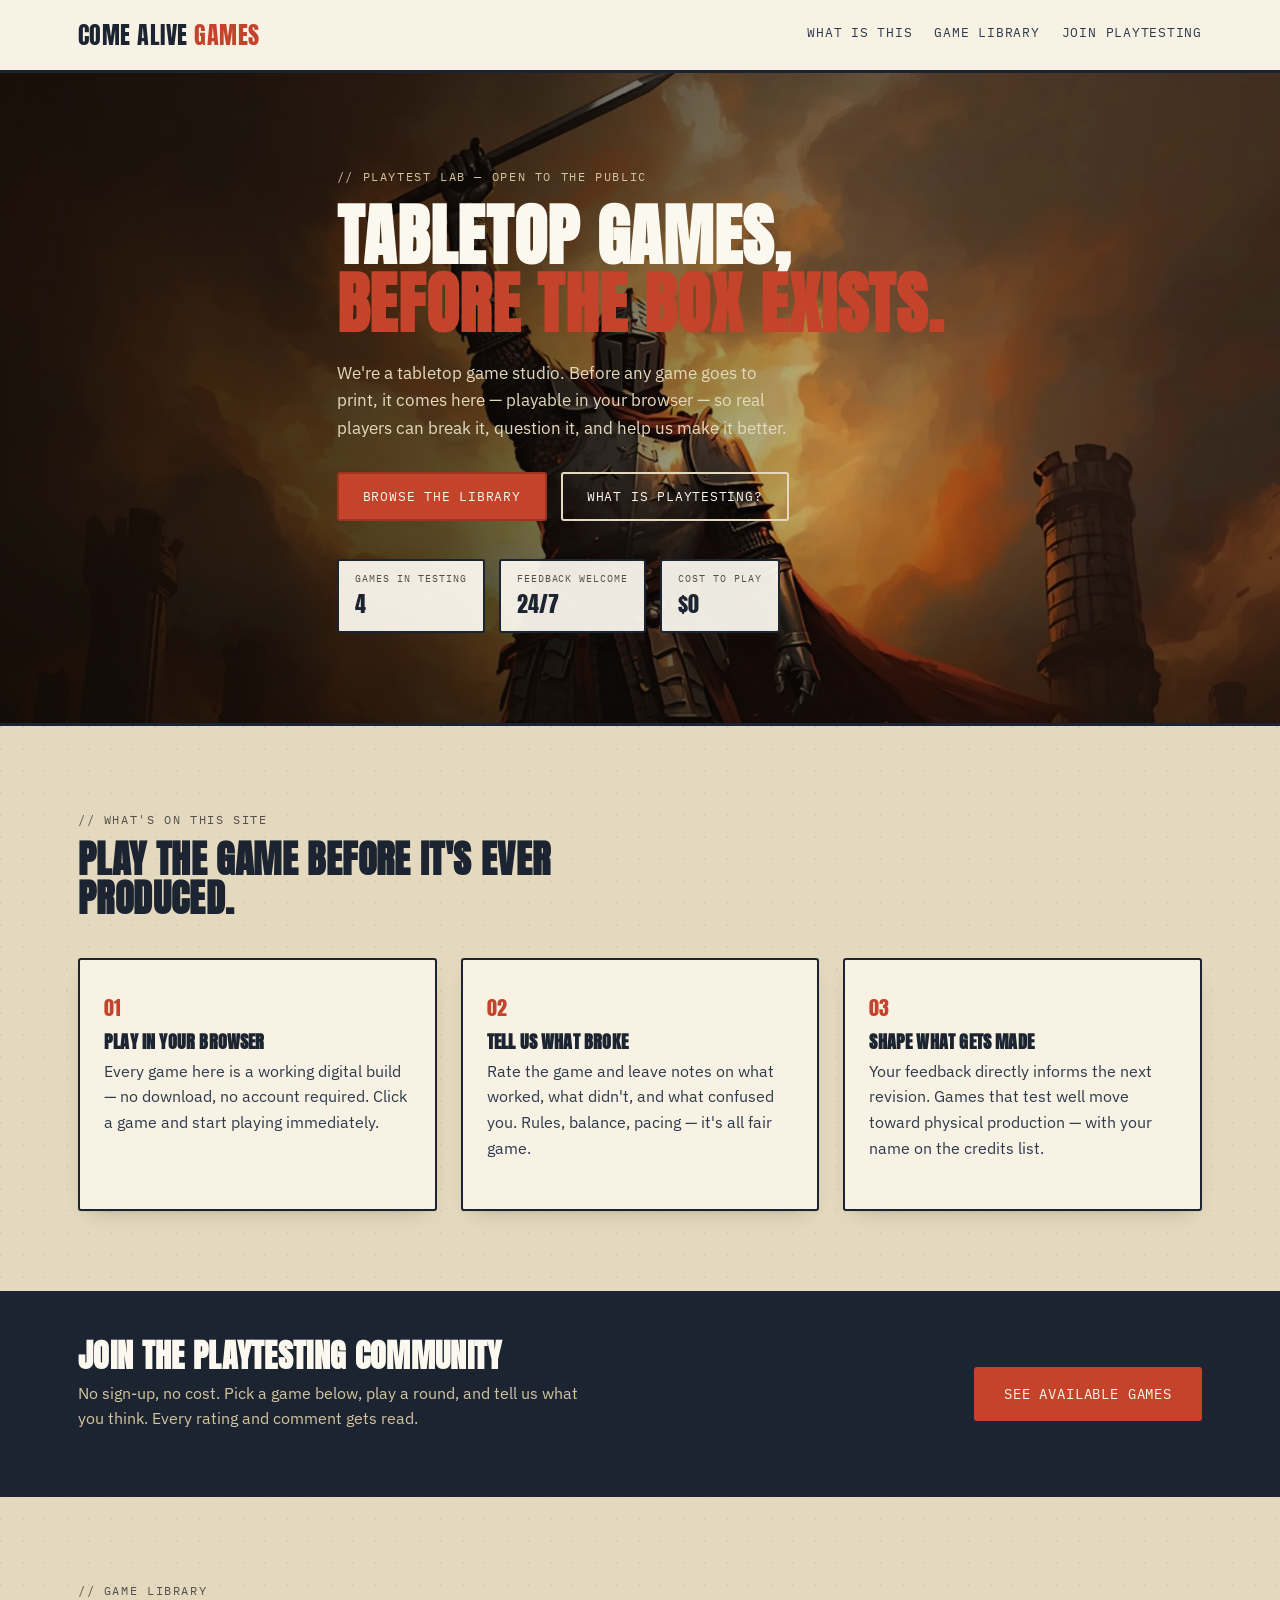
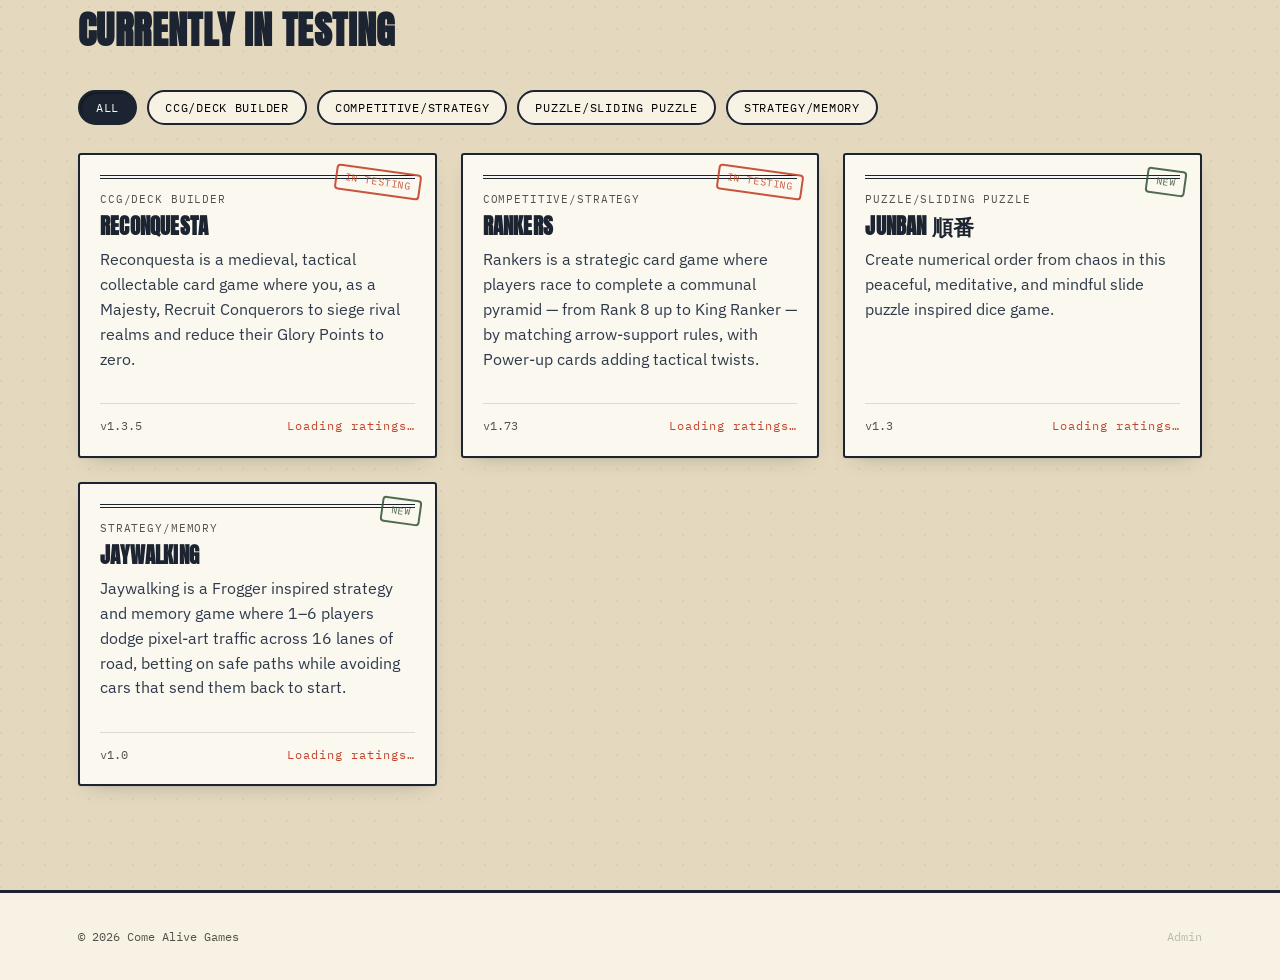
==== commit a228b40d: "Adding Hero Image to Website The website now has a hero image." ====
--- a/index.html
+++ b/index.html
@@ -34,20 +34,33 @@
 </header>
 
 <section class="hero">
-  <div class="wrap hero-grid">
-    <div>
-      <span class="eyebrow">// Playtest Lab — Open to the public</span>
-      <h1>Tabletop games,<span class="line2">before the box exists.</span></h1>
-      <p class="lede">We're a tabletop game studio. Before any game goes to print, it comes here — playable in your browser — so real players can break it, question it, and help us make it better.</p>
-      <div class="hero-cta">
-        <a href="#library" class="btn btn-primary">Browse the library</a>
-        <a href="#offer" class="btn btn-ghost">What is playtesting?</a>
-      </div>
+  <picture class="hero-media">
+    <source
+      type="image/webp"
+      srcset="assets/images/hero-knight-360.webp 360w, assets/images/hero-knight-768.webp 768w, assets/images/hero-knight-1920.webp 1920w"
+      sizes="100vw">
+    <img
+      src="assets/images/hero-knight-1920.jpg"
+      srcset="assets/images/hero-knight-360.jpg 360w, assets/images/hero-knight-768.jpg 768w, assets/images/hero-knight-1920.jpg 1920w"
+      sizes="100vw"
+      width="1920" height="1080"
+      alt="Armored knight raising a sword before a burning castle skyline"
+      fetchpriority="high"
+      loading="eager">
+  </picture>
+  <div class="hero-scrim" aria-hidden="true"></div>
+  <div class="wrap hero-content">
+    <span class="eyebrow eyebrow-light">// Playtest Lab — Open to the public</span>
+    <h1 class="hero-h1">Tabletop games,<span class="line2">before the box exists.</span></h1>
+    <p class="lede hero-lede">We're a tabletop game studio. Before any game goes to print, it comes here — playable in your browser — so real players can break it, question it, and help us make it better.</p>
+    <div class="hero-cta">
+      <a href="#library" class="btn btn-primary">Browse the library</a>
+      <a href="#offer" class="btn btn-ghost btn-ghost-light">What is playtesting?</a>
     </div>
-    <div class="card-stack" aria-hidden="true">
-      <div class="stat-card c1"><div class="k">Games in testing</div><div class="v" id="statGames">3</div></div>
-      <div class="stat-card c2"><div class="k">Feedback welcome</div><div class="v">24/7</div></div>
-      <div class="stat-card c3"><div class="k">Cost to play</div><div class="v">$0</div></div>
+    <div class="hero-stats" aria-hidden="true">
+      <div class="stat-pill"><span class="k">Games in testing</span><span class="v" id="statGames">3</span></div>
+      <div class="stat-pill"><span class="k">Feedback welcome</span><span class="v">24/7</span></div>
+      <div class="stat-pill"><span class="k">Cost to play</span><span class="v">$0</span></div>
     </div>
   </div>
 </section>
--- a/assets/css/style.css
+++ b/assets/css/style.css
@@ -175,49 +175,73 @@
 .btn-small { padding: 7px 14px; font-size: 0.72rem; }
 
 /* ---------- hero ---------- */
+/* Full-bleed background photo with overlaid text — Principle: reference layout (Haiven) */
 .hero {
-  padding: 76px 0 64px;
+  position: relative;
   border-bottom: 3px solid var(--ink);
-  background: var(--paper);
+  background: var(--ink);
+  overflow: hidden;
+  min-height: 640px;
+  display: flex;
+  align-items: center;
+}
+.hero-media {
+  position: absolute;
+  inset: 0;
+  z-index: 0;
+  margin: 0;
+  width: 100%;
+  height: 100%;
+}
+.hero-media img {
+  width: 100%;
+  height: 100%;
+  object-fit: cover;
+  object-position: 60% 40%;
+}
+/* Scrim ensures left-aligned text stays legible over the photo at every width */
+.hero-scrim {
+  position: absolute;
+  inset: 0;
+  z-index: 1;
+  background:
+    linear-gradient(100deg, rgba(15,10,6,0.88) 0%, rgba(15,10,6,0.68) 38%, rgba(15,10,6,0.22) 66%, rgba(15,10,6,0.4) 100%),
+    linear-gradient(to top, rgba(15,10,6,0.55) 0%, transparent 32%);
+}
+.hero .wrap.hero-content {
   position: relative;
-  overflow: hidden;
-}
-.hero .wrap { position: relative; z-index: 2; }
-.hero-grid {
-  display: grid;
-  grid-template-columns: 1.15fr 0.85fr;
-  gap: 48px;
-  align-items: center;
-}
-.hero h1 {
+  z-index: 2;
+  padding: 90px 0;
+  max-width: 640px;
+}
+.eyebrow-light { color: var(--kraft-dark); }
+.hero-h1 {
   font-size: clamp(2.6rem, 5.2vw, 4.4rem);
   margin: 14px 0 20px;
-}
-.hero h1 .line2 { color: var(--red); display: block; }
-.hero p.lede {
+  color: var(--chalk);
+}
+.hero-h1 .line2 { color: var(--red); display: block; }
+.hero-lede {
   font-size: 1.08rem;
   max-width: 46ch;
-  color: var(--ink-soft);
+  color: var(--kraft);
 }
 .hero-cta { margin-top: 30px; display: flex; gap: 14px; flex-wrap: wrap; }
-
-/* signature: stacked "index card" illustration in hero */
-.card-stack { position: relative; height: 320px; }
-.stat-card {
-  position: absolute;
-  width: 240px;
-  background: var(--chalk);
-  border: 2px solid var(--ink);
-  border-radius: var(--radius);
-  padding: 18px 18px 16px;
+.btn-ghost-light { border-color: var(--kraft); color: var(--chalk); }
+.btn-ghost-light:hover { border-color: var(--chalk); color: var(--chalk); box-shadow: 3px 4px 0 var(--chalk); }
+
+/* signature: stat pills sitting over the hero photo */
+.hero-stats { margin-top: 38px; display: flex; gap: 14px; flex-wrap: wrap; }
+.stat-pill {
+  background: rgba(251, 248, 239, 0.94);
+  border: 2px solid var(--ink);
+  border-radius: var(--radius);
+  padding: 10px 16px;
   box-shadow: var(--shadow-card);
   font-family: var(--mono);
 }
-.stat-card .k { font-size: 0.66rem; text-transform: uppercase; letter-spacing: 0.1em; color: var(--pencil); }
-.stat-card .v { font-family: var(--display); font-size: 1.7rem; margin-top: 4px; }
-.stat-card.c1 { top: 0; left: 10%; transform: rotate(-6deg); z-index: 3; }
-.stat-card.c2 { top: 90px; left: 42%; transform: rotate(4deg); z-index: 2; }
-.stat-card.c3 { top: 190px; left: 6%; transform: rotate(2deg); z-index: 1; background: var(--kraft-dark); }
+.stat-pill .k { font-size: 0.62rem; text-transform: uppercase; letter-spacing: 0.1em; color: var(--pencil); display: block; }
+.stat-pill .v { font-family: var(--display); font-size: 1.35rem; color: var(--ink); }
 
 /* ---------- about / offer section ---------- */
 /* Consistent 8pt-grid vertical rhythm — Principle: Spacing system */
@@ -541,10 +565,17 @@
 
 /* ---------- responsive ---------- */
 @media (max-width: 900px) {
-  .hero-grid { grid-template-columns: 1fr; }
-  .card-stack { height: 220px; margin-top: 20px; }
+  .hero { min-height: 560px; }
+  .hero .wrap.hero-content { padding: 64px 0; max-width: 100%; }
   .offer-grid { grid-template-columns: 1fr; }
   .two-col { grid-template-columns: 1fr; }
   #gameFrame { height: 520px; }
   .site-nav { display: none; }
+}
+
+@media (max-width: 560px) {
+  .hero { min-height: 480px; }
+  .hero-media img { object-position: 70% 40%; }
+  .hero-stats { gap: 10px; }
+  .stat-pill { padding: 8px 12px; }
 }
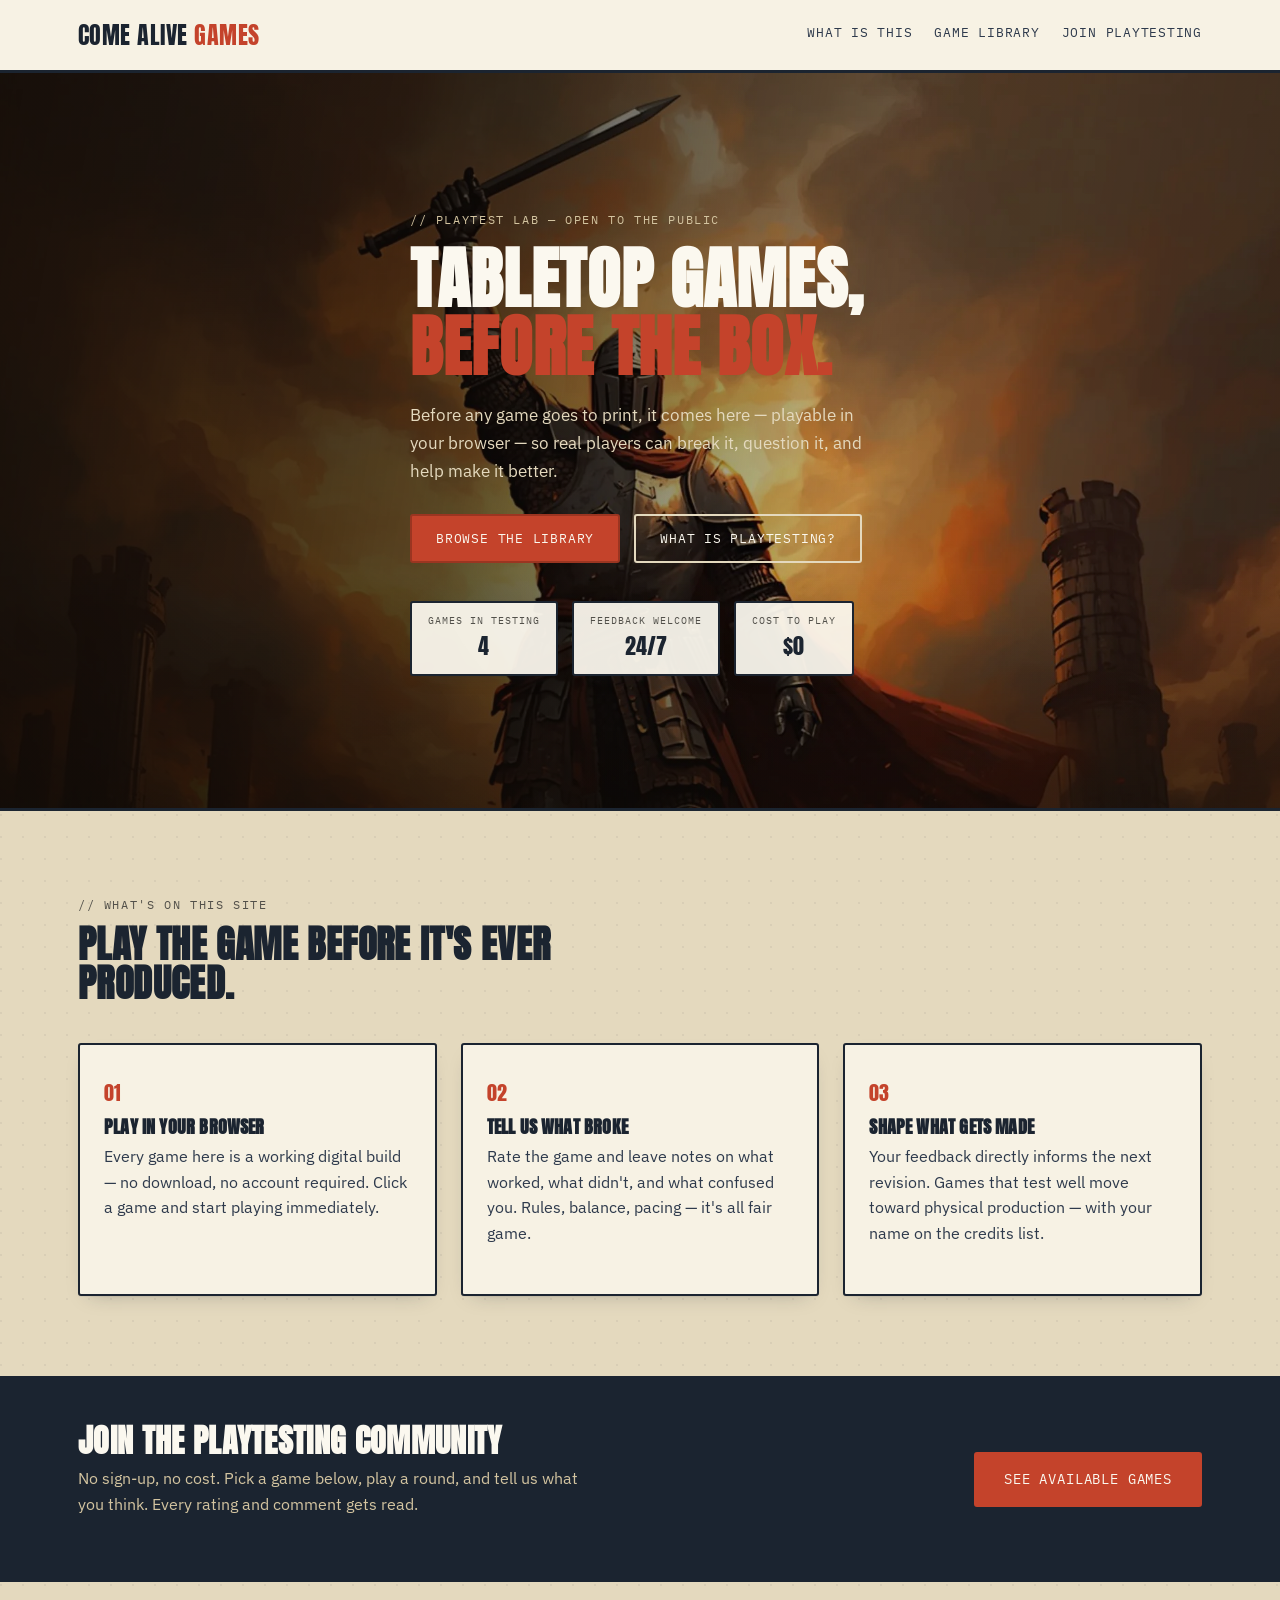
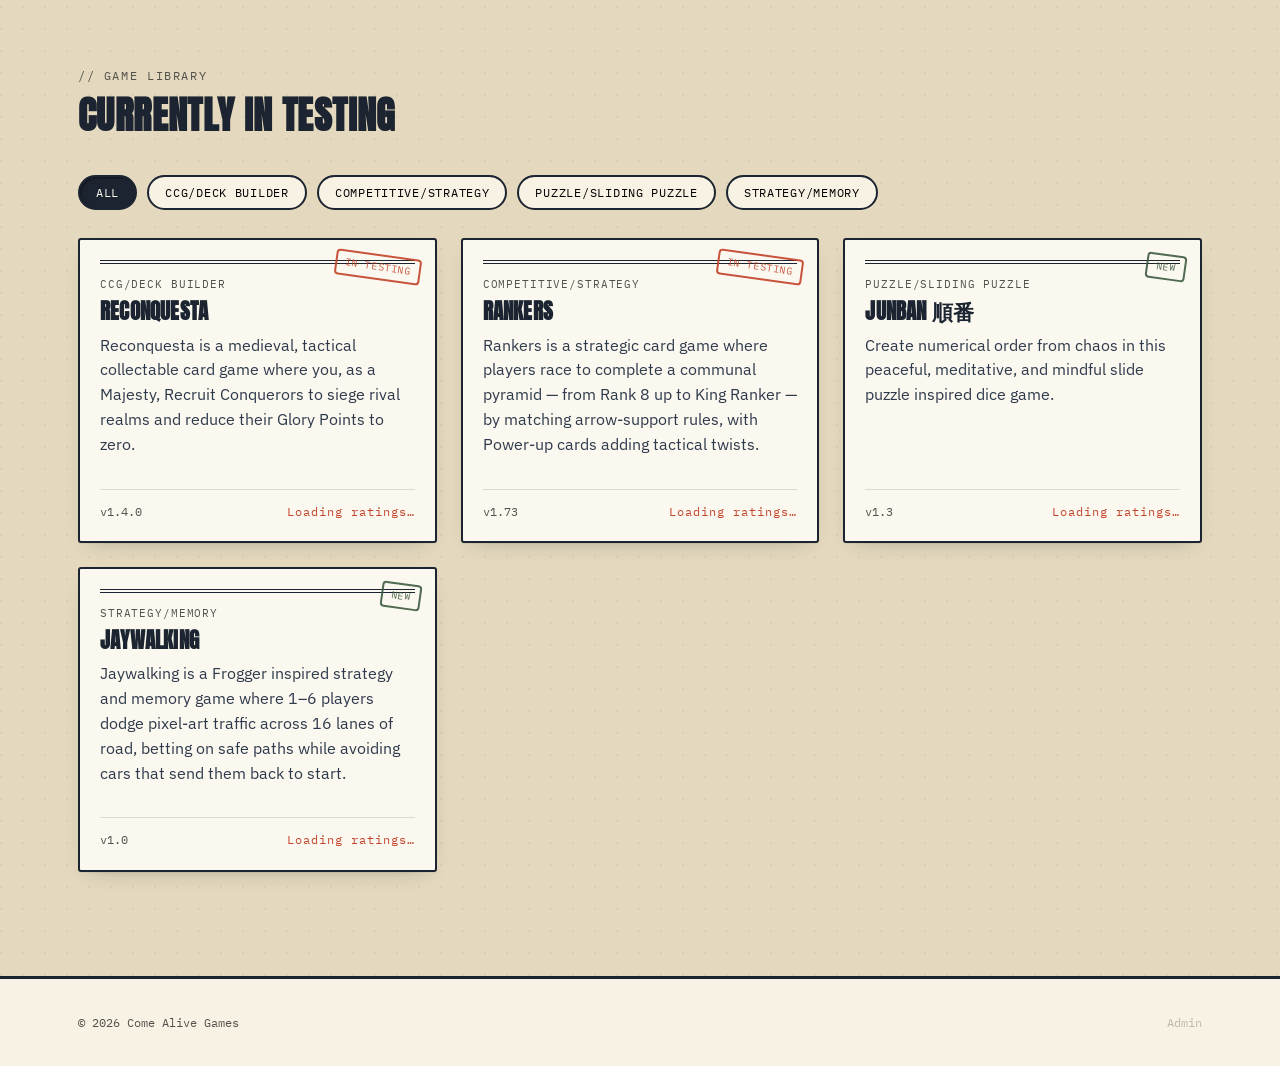
==== commit 99ec4d75: "Updated Text over Hero Image" ====
--- a/index.html
+++ b/index.html
@@ -51,8 +51,8 @@
   <div class="hero-scrim" aria-hidden="true"></div>
   <div class="wrap hero-content">
     <span class="eyebrow eyebrow-light">// Playtest Lab — Open to the public</span>
-    <h1 class="hero-h1">Tabletop games,<span class="line2">before the box exists.</span></h1>
-    <p class="lede hero-lede">We're a tabletop game studio. Before any game goes to print, it comes here — playable in your browser — so real players can break it, question it, and help us make it better.</p>
+    <h1 class="hero-h1">Tabletop games,<span class="line2">before the box.</span></h1>
+    <p class="lede hero-lede">Before any game goes to print, it comes here — playable in your browser — so real players can break it, question it, and help make it better.</p>
     <div class="hero-cta">
       <a href="#library" class="btn btn-primary">Browse the library</a>
       <a href="#offer" class="btn btn-ghost btn-ghost-light">What is playtesting?</a>
@@ -127,4 +127,4 @@
 <script src="assets/js/main.js"></script>
 <script>document.getElementById("year").textContent = new Date().getFullYear();</script>
 </body>
-</html>+</html>
--- a/assets/css/style.css
+++ b/assets/css/style.css
@@ -181,7 +181,9 @@
   border-bottom: 3px solid var(--ink);
   background: var(--ink);
   overflow: hidden;
-  min-height: 640px;
+  /* Taller on wide screens so the container's aspect ratio sits closer to the
+     16:9 source photo — otherwise cover-fit crops the top/bottom off. */
+  min-height: clamp(640px, 82vh, 880px);
   display: flex;
   align-items: center;
 }
@@ -239,6 +241,7 @@
   padding: 10px 16px;
   box-shadow: var(--shadow-card);
   font-family: var(--mono);
+  text-align: center;
 }
 .stat-pill .k { font-size: 0.62rem; text-transform: uppercase; letter-spacing: 0.1em; color: var(--pencil); display: block; }
 .stat-pill .v { font-family: var(--display); font-size: 1.35rem; color: var(--ink); }
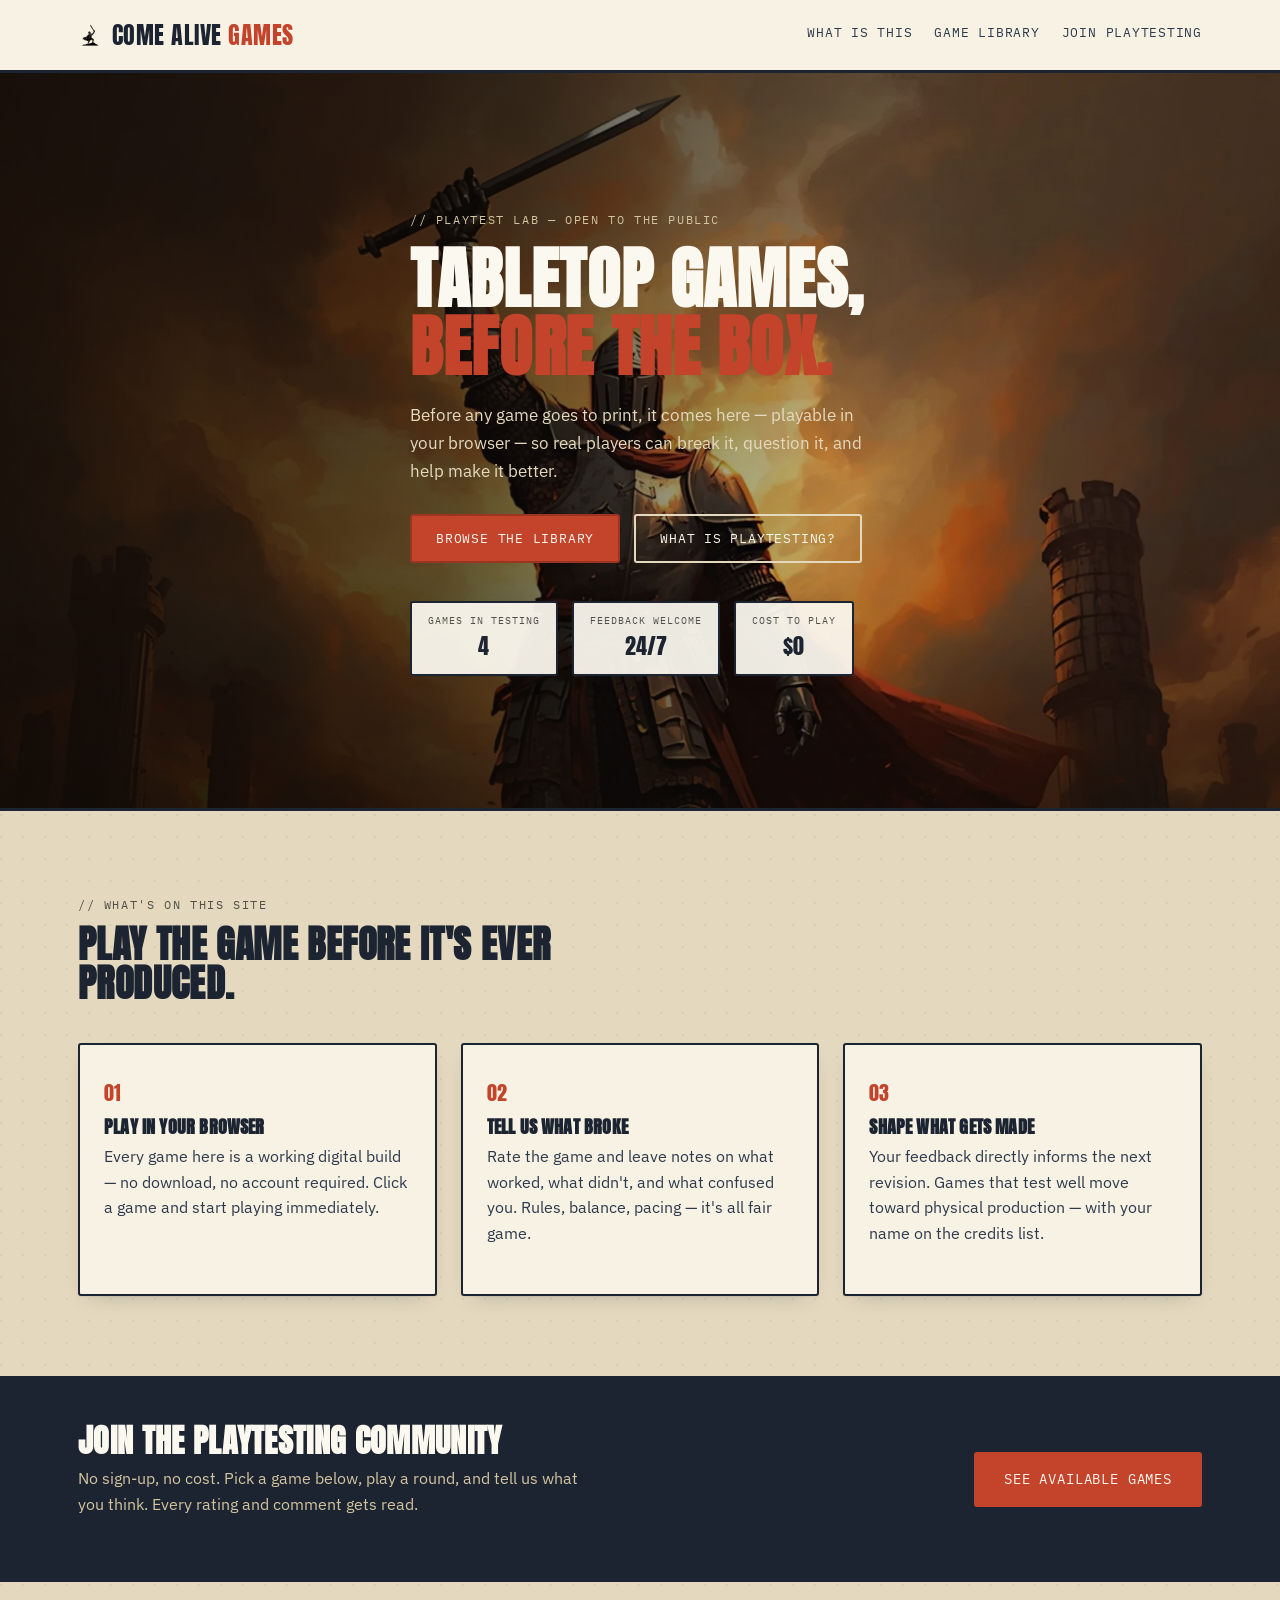
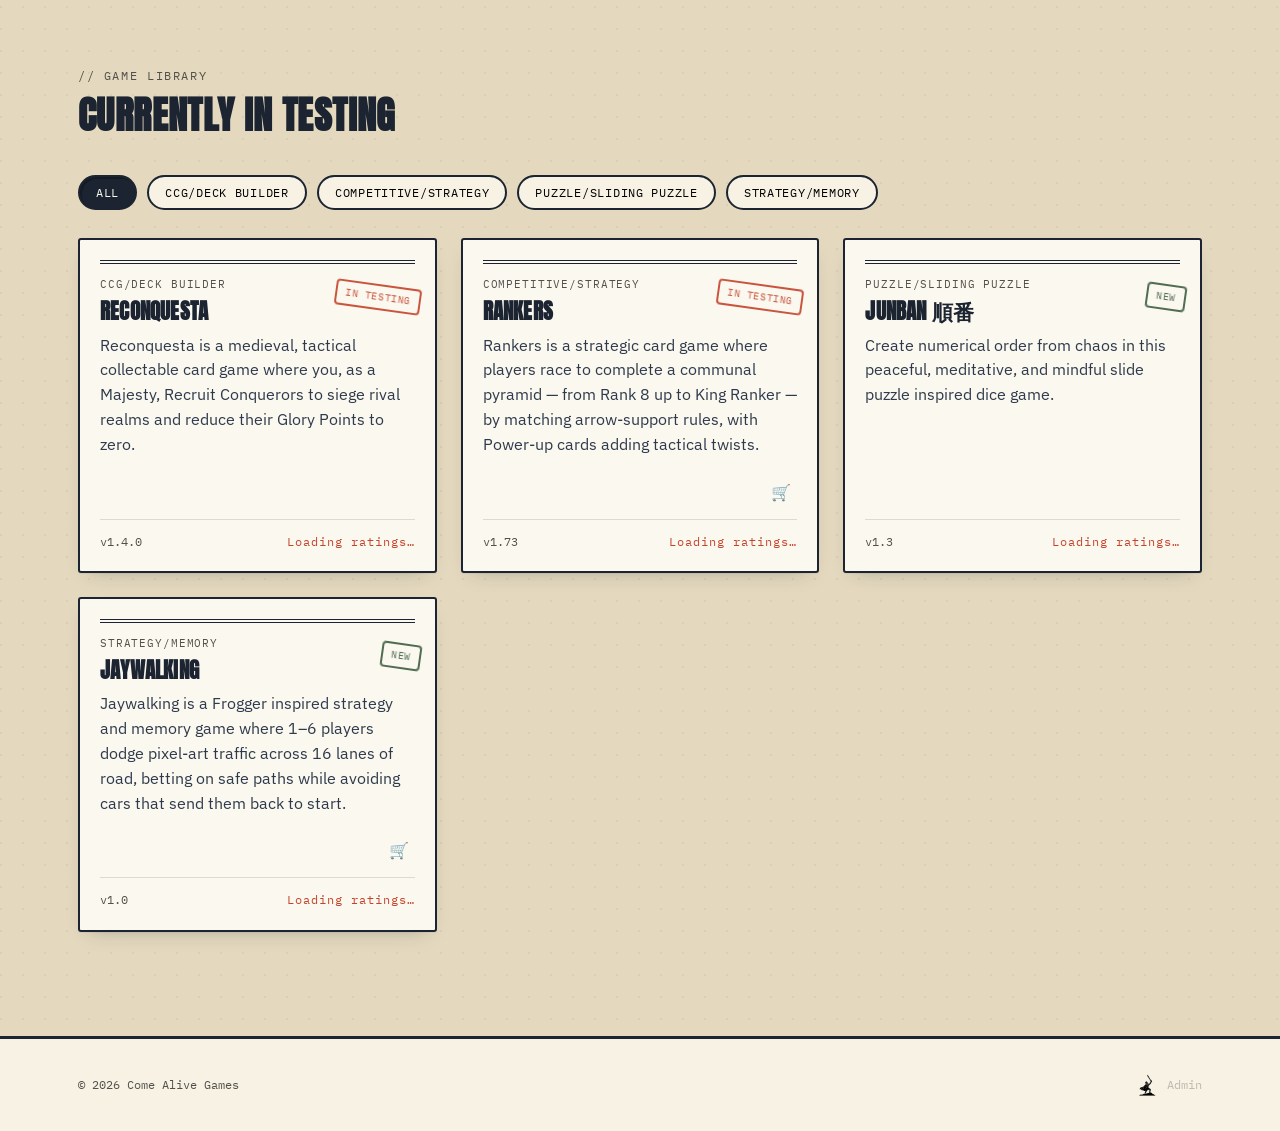
==== commit 583a7881: "Added Placeholder Logo to Site" ====
--- a/index.html
+++ b/index.html
@@ -14,6 +14,7 @@
 <title>Come Alive Games — Playtest Library</title>
 <meta name="description" content="Playtest unreleased tabletop games from Come Alive Games. Play in your browser, rate, and help shape what gets made.">
 <meta name="viewport" content="width=device-width, initial-scale=1">
+<link rel="icon" type="image/jpeg" href="assets/images/favicon.jpg">
 <link rel="preconnect" href="https://fonts.googleapis.com">
 <link href="https://fonts.googleapis.com/css2?family=Anton&family=IBM+Plex+Mono:wght@400;700&family=IBM+Plex+Sans:wght@400;500;600&display=swap" rel="stylesheet">
 <link rel="stylesheet" href="assets/css/style.css">
@@ -23,6 +24,7 @@
 <header class="site-header">
   <div class="wrap">
     <a class="brand" href="index.html">
+      <img src="assets/images/logo.png" alt="Come Alive Games logo" class="site-logo">
       <span class="brand-mark">COME ALIVE <span class="accent">GAMES</span></span>
     </a>
     <nav class="site-nav">
@@ -120,7 +122,7 @@
 <footer class="site-footer">
   <div class="wrap">
     <span>© <span id="year"></span> Come Alive Games</span>
-    <span><a href="admin.html">Admin</a></span>
+    <span class="footer-admin"><img src="assets/images/logo.png" alt="Come Alive Games logo" class="site-logo"><a href="admin.html">Admin</a></span>
   </div>
 </footer>
 
--- a/assets/css/style.css
+++ b/assets/css/style.css
@@ -109,10 +109,13 @@
 }
 .brand {
   display: flex;
-  align-items: baseline;
+  align-items: center;
   gap: 10px;
   text-decoration: none;
 }
+/* Matches .brand-mark's 1.5rem (24px) font-size so the mark reads at the
+   same visual size as the wordmark next to it — used in header and footer. */
+.site-logo { height: 24px; width: auto; display: block; }
 .brand-mark {
   font-family: var(--display);
   font-size: 1.5rem;
@@ -389,10 +392,16 @@
   padding-top: 12px;
 }
 .stars { color: var(--red); letter-spacing: 1px; }
+.card-link-overlay {
+  position: absolute;
+  inset: 0;
+  z-index: 1;
+}
 .stamp {
   position: absolute;
-  top: 14px;
+  top: 44px;
   right: 14px;
+  z-index: 2;
   transform: rotate(8deg);
   font-family: var(--mono);
   font-size: 0.62rem;
@@ -403,9 +412,26 @@
   padding: 3px 8px;
   border-radius: 4px;
   opacity: 0.9;
+  background: var(--chalk);
 }
 .stamp.closed { color: var(--pencil); border-color: var(--pencil); }
 .stamp.new { color: var(--green); border-color: var(--green); }
+.buy-icon-row {
+  display: flex;
+  justify-content: flex-end;
+  margin-top: 8px;
+}
+.buy-icon {
+  position: relative;
+  z-index: 2;
+  font-size: 1rem;
+  line-height: 1;
+  padding: 3px 6px;
+  border-radius: 6px;
+  text-decoration: none;
+  transition: background 0.14s ease, transform 0.14s ease;
+}
+.buy-icon:hover { background: var(--paper); transform: translateY(-1px); }
 
 /* ---------- skeleton loading cards ---------- */
 @keyframes shimmer {
@@ -444,6 +470,7 @@
   font-size: 0.75rem;
   color: var(--pencil);
 }
+.footer-admin { display: flex; align-items: center; gap: 8px; }
 /* Admin link is intentionally subtle — not for public use — Principle: Color with purpose */
 .site-footer a[href="admin.html"] {
   opacity: 0.35;
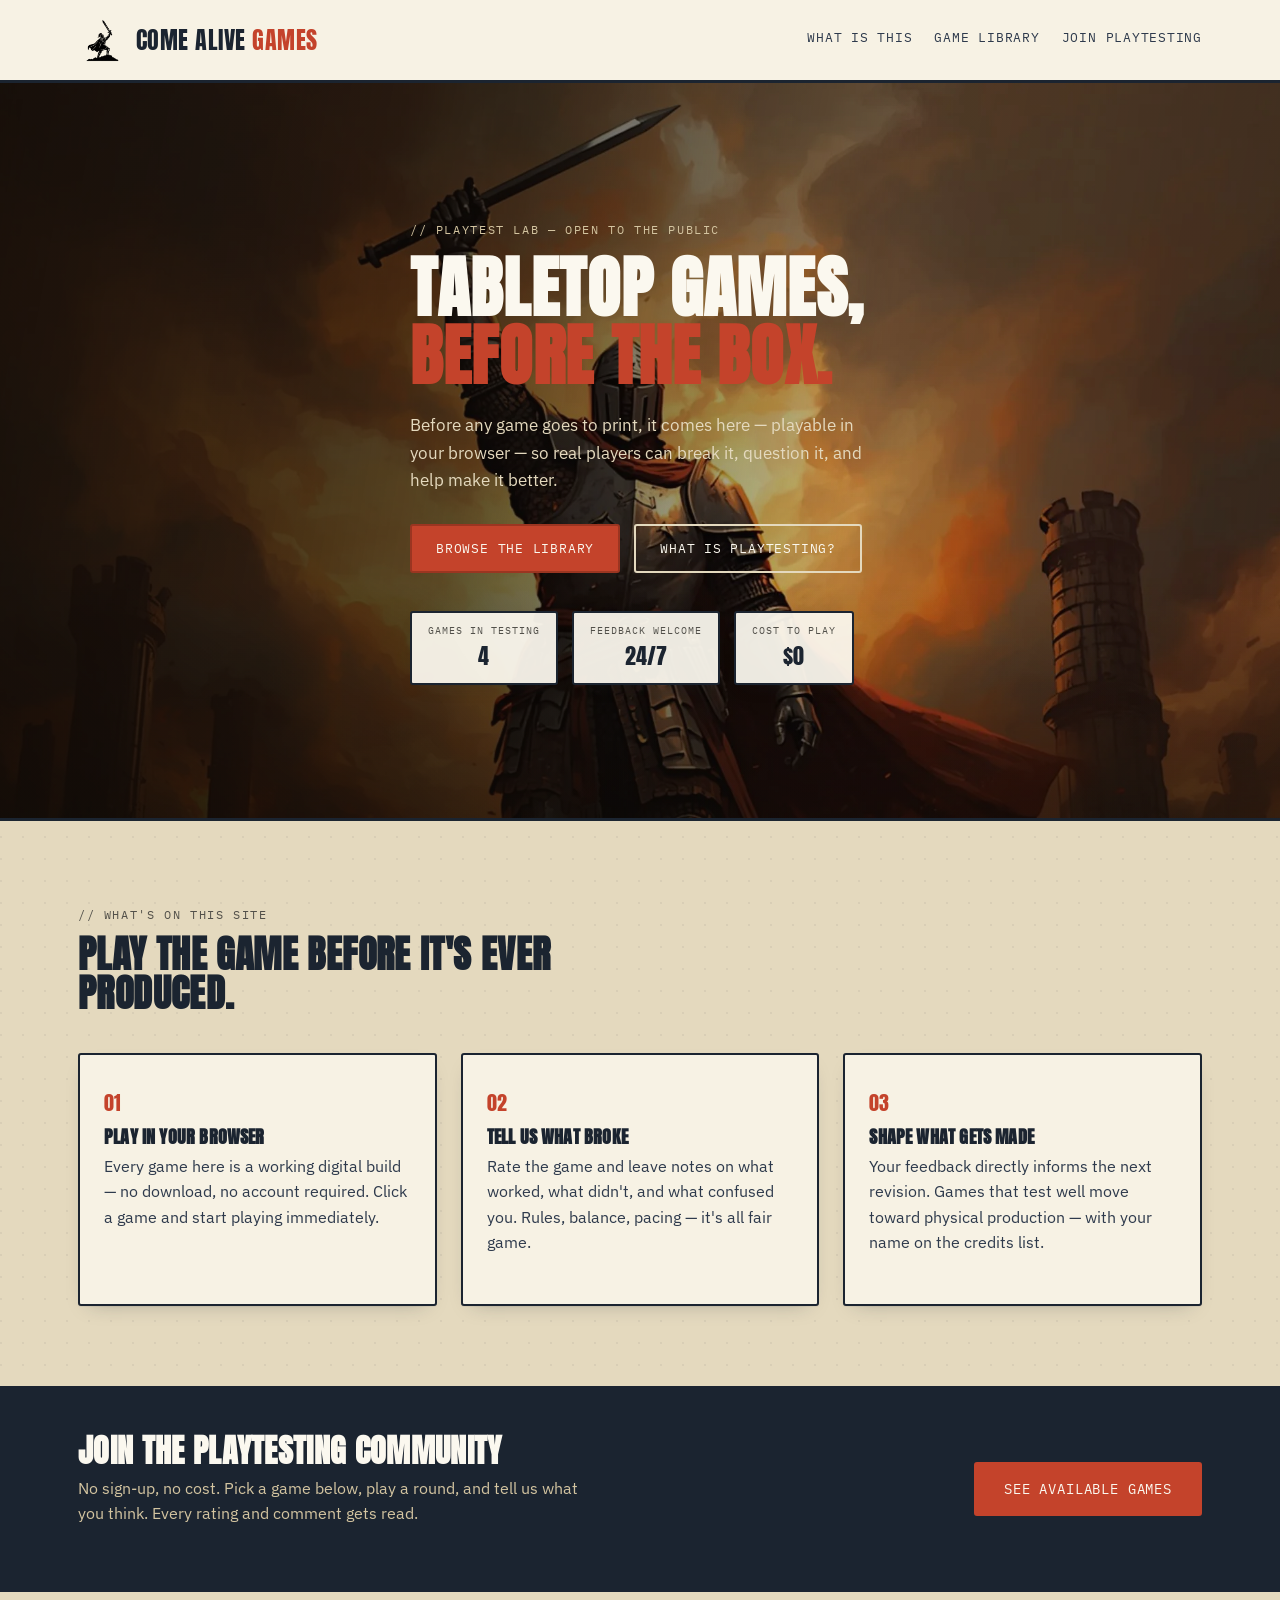
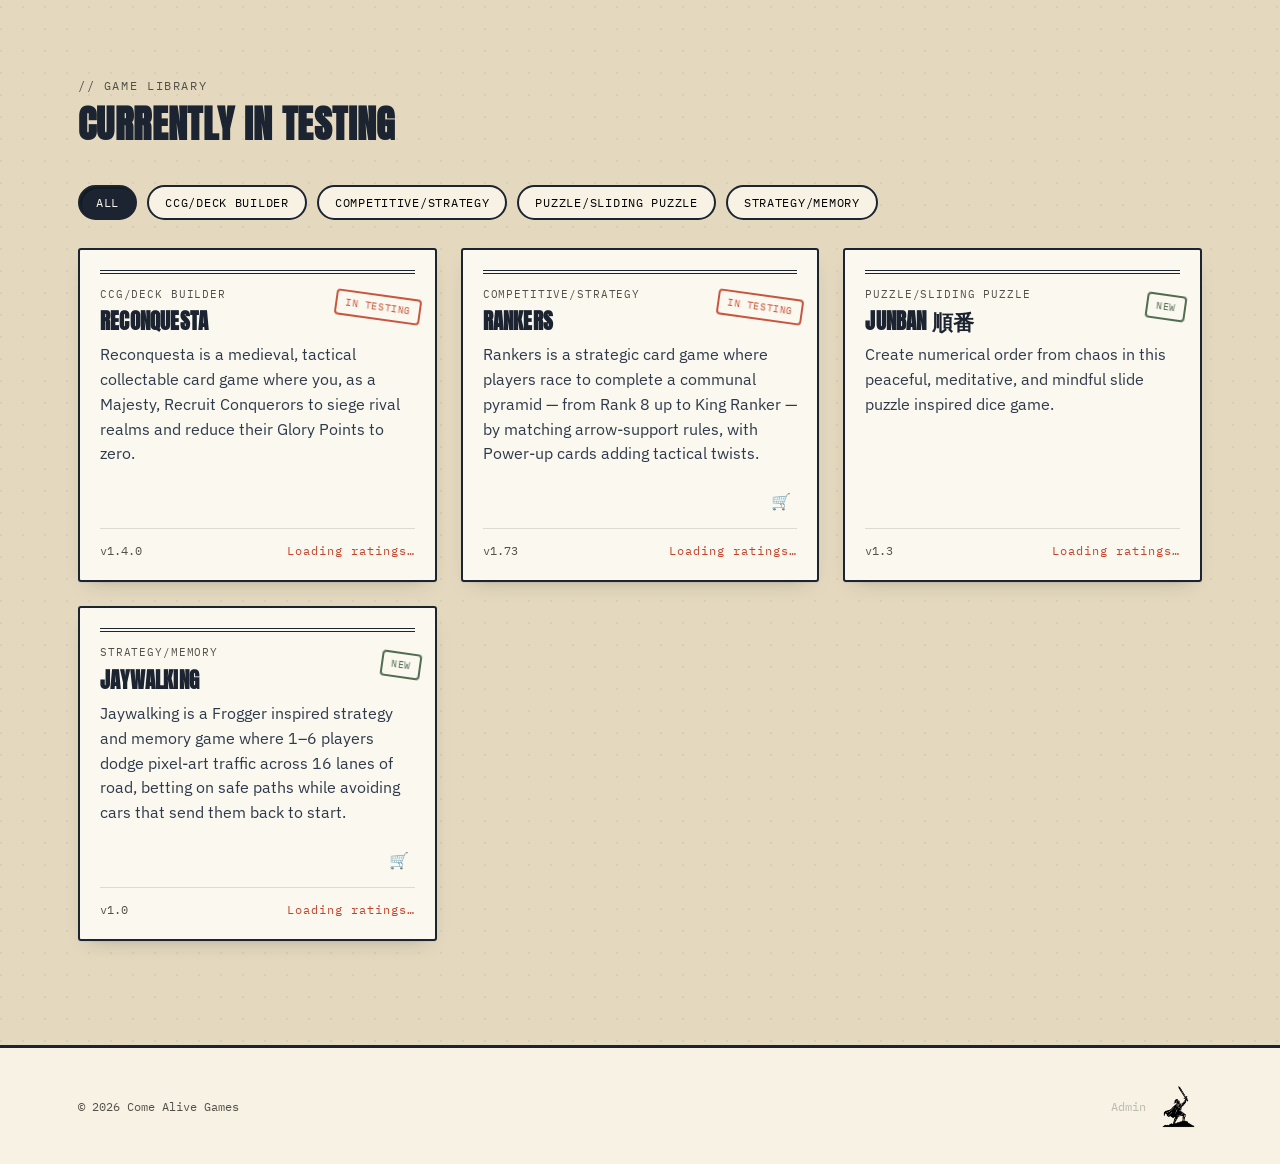
==== commit e5dc4434: "Swap Footer Logo Location" ====
--- a/index.html
+++ b/index.html
@@ -122,7 +122,7 @@
 <footer class="site-footer">
   <div class="wrap">
     <span>© <span id="year"></span> Come Alive Games</span>
-    <span class="footer-admin"><img src="assets/images/logo.png" alt="Come Alive Games logo" class="site-logo"><a href="admin.html">Admin</a></span>
+    <span class="footer-admin"><a href="admin.html">Admin</a><img src="assets/images/logo.png" alt="Come Alive Games logo" class="site-logo"></span>
   </div>
 </footer>
 
--- a/assets/css/style.css
+++ b/assets/css/style.css
@@ -113,9 +113,9 @@
   gap: 10px;
   text-decoration: none;
 }
-/* Matches .brand-mark's 1.5rem (24px) font-size so the mark reads at the
-   same visual size as the wordmark next to it — used in header and footer. */
-.site-logo { height: 24px; width: auto; display: block; }
+/* 2x .brand-mark's 1.5rem (24px) font-size — sized up for visual presence,
+   used in header and footer. */
+.site-logo { height: 48px; width: auto; display: block; }
 .brand-mark {
   font-family: var(--display);
   font-size: 1.5rem;
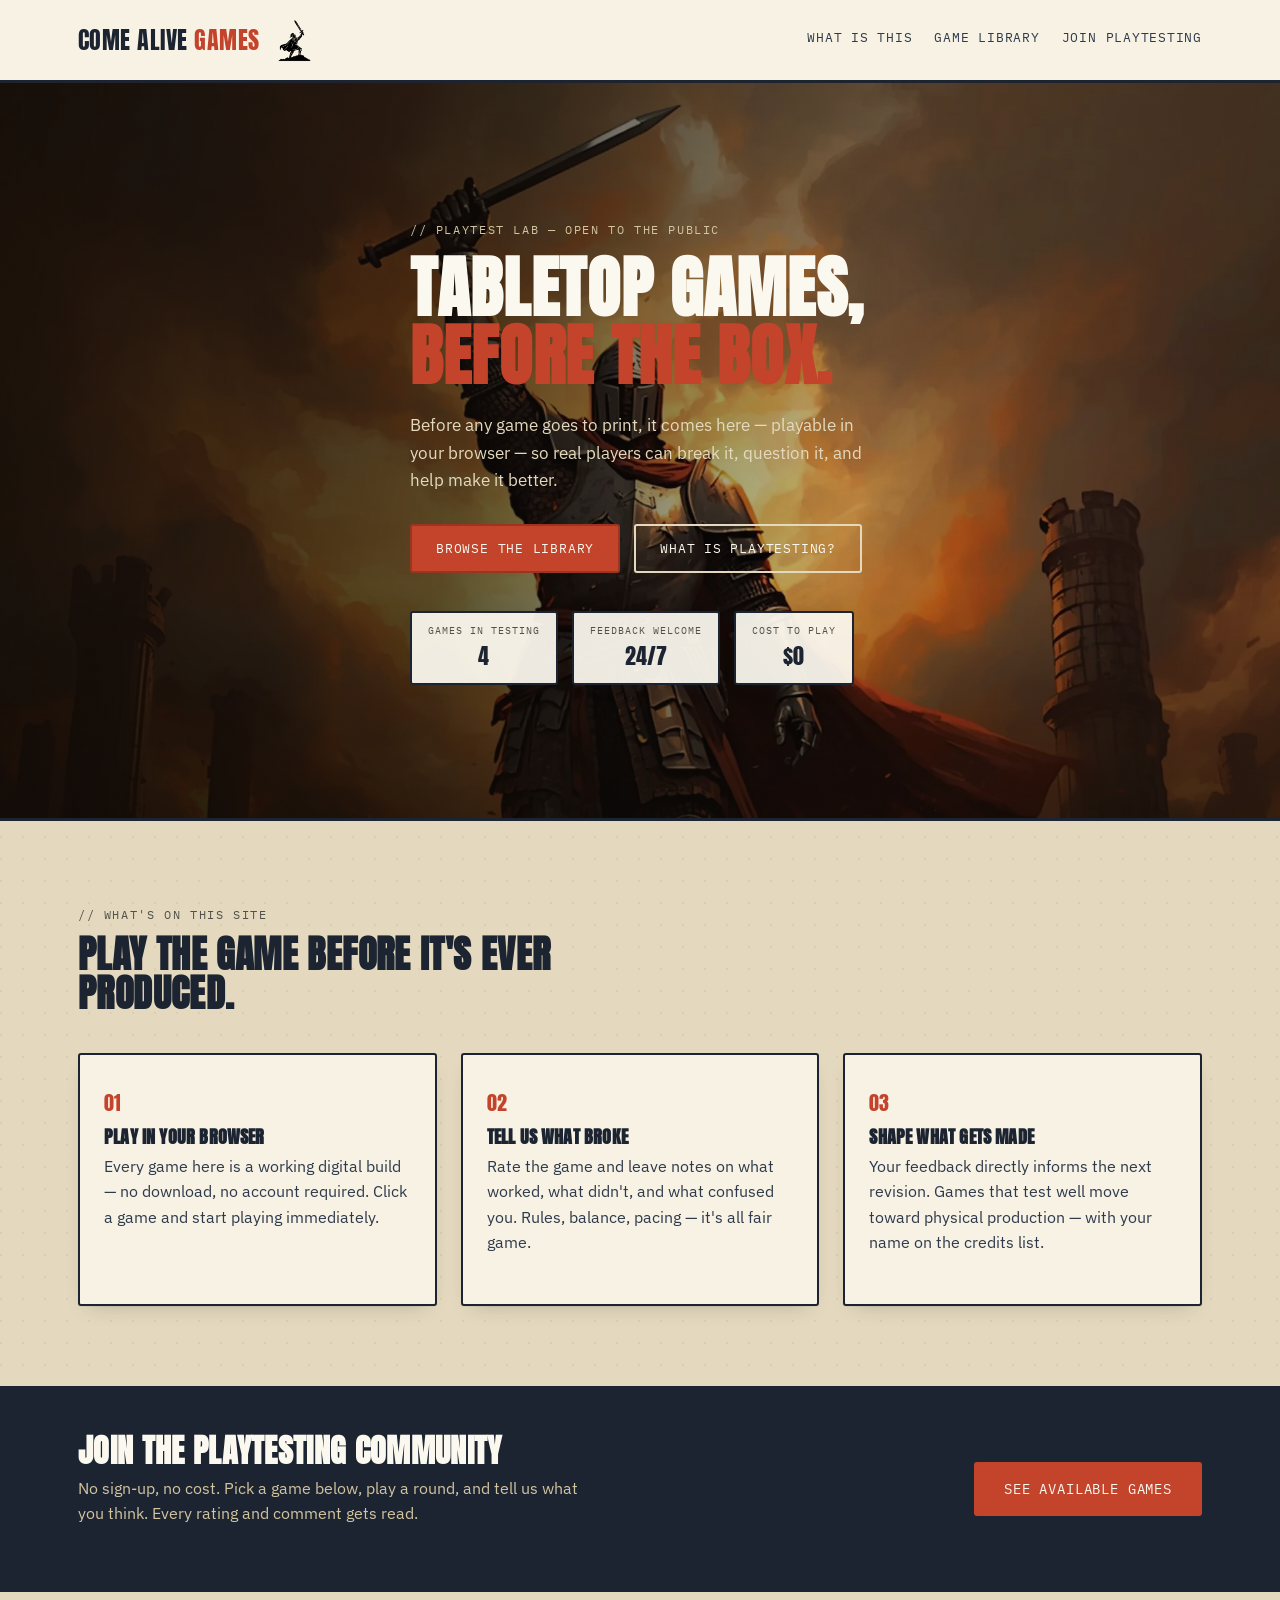
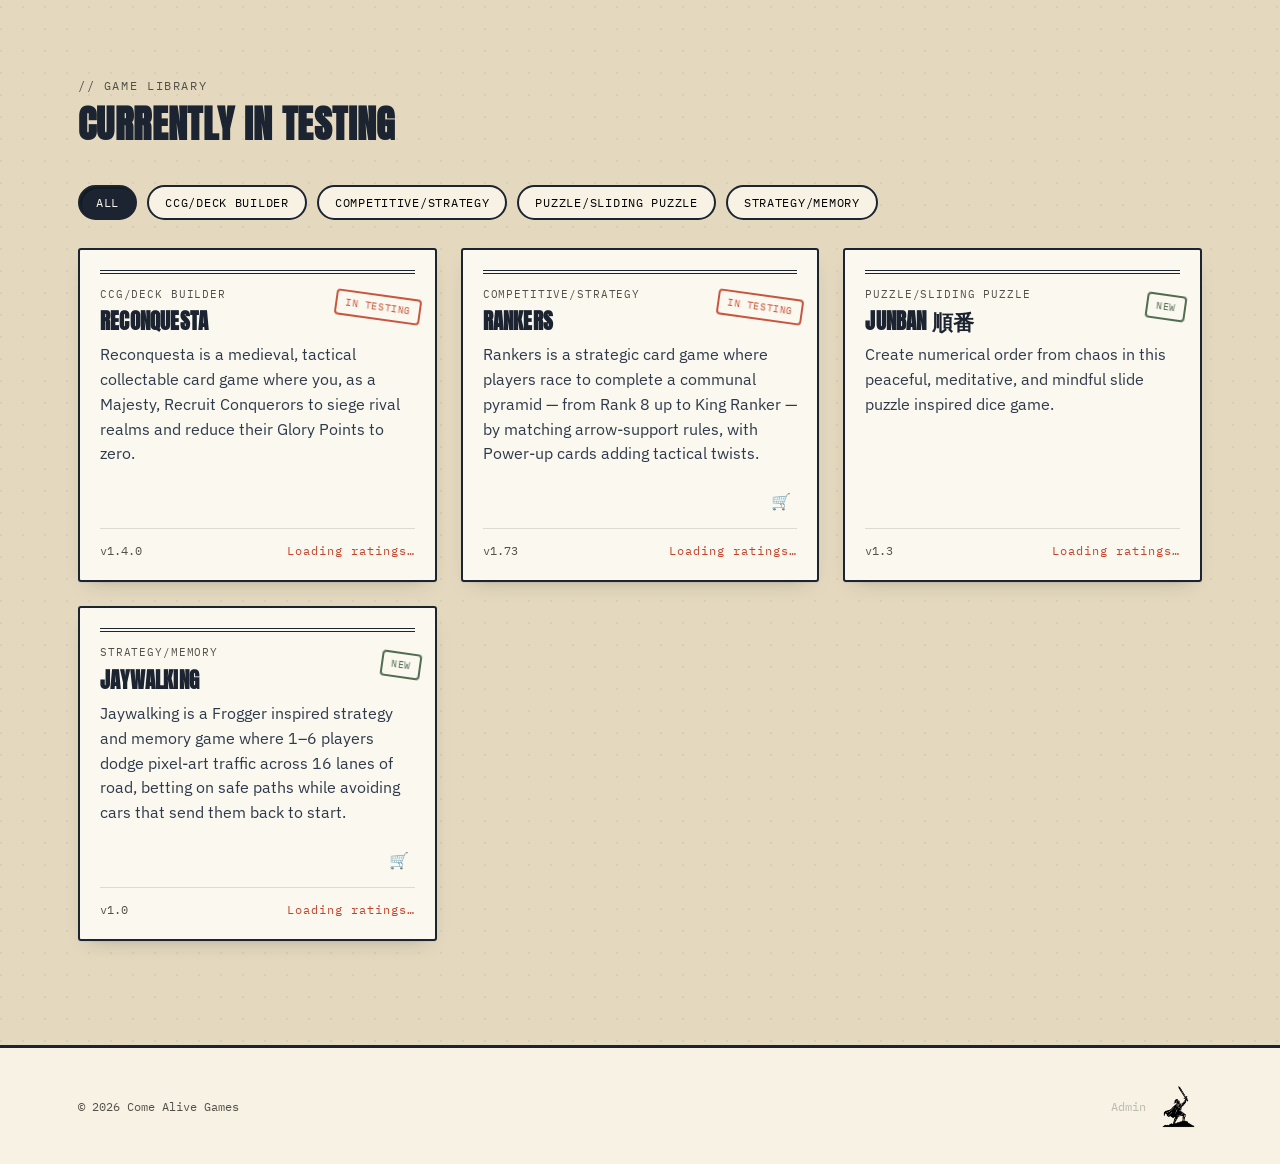
==== commit fe9b06eb: "Swapped Header Logo Location" ====
--- a/index.html
+++ b/index.html
@@ -24,8 +24,8 @@
 <header class="site-header">
   <div class="wrap">
     <a class="brand" href="index.html">
+      <span class="brand-mark">COME ALIVE <span class="accent">GAMES</span></span>
       <img src="assets/images/logo.png" alt="Come Alive Games logo" class="site-logo">
-      <span class="brand-mark">COME ALIVE <span class="accent">GAMES</span></span>
     </a>
     <nav class="site-nav">
       <a href="#offer">What is this</a>
